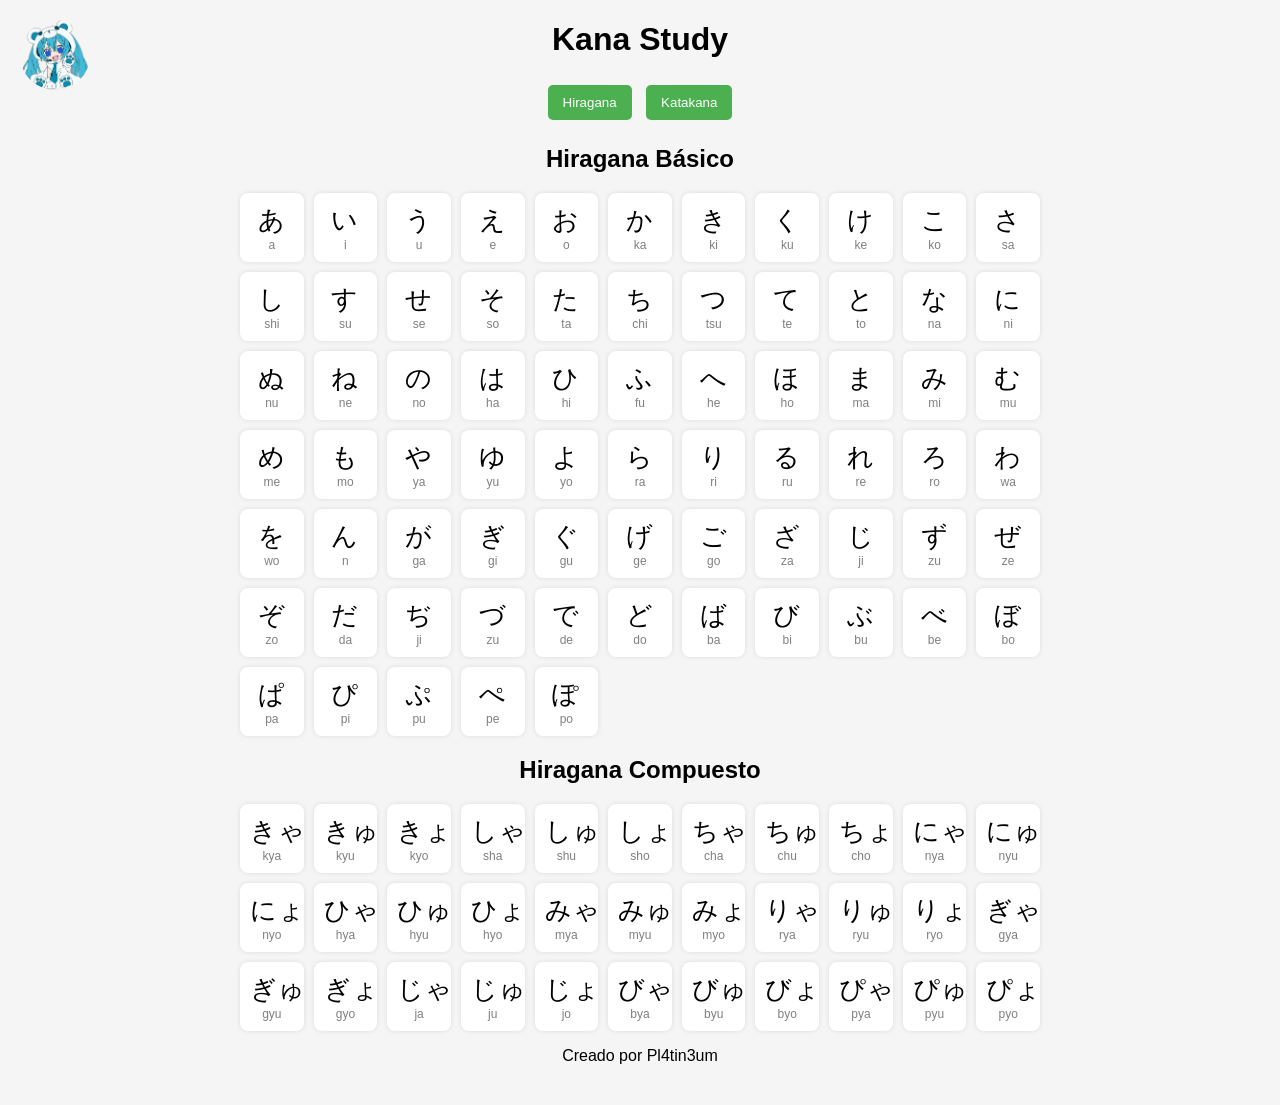
==== caracteres.html @ 804c43b2 "a" ====
<!DOCTYPE html>
<html lang="es">
<head>
<meta charset="UTF-8">
<title>Kana Study</title>
<meta name="viewport" content="width=device-width, initial-scale=1.0">

<style>
    body {
        font-family: Arial, sans-serif;
        text-align: center;
        background: #f5f5f5;
    }

    .menu {
        margin: 20px;
    }
    .menu-btn {
    position: fixed;
    top: 20px;
    left: 20px;
    cursor: pointer;
    z-index: 1000;
}

.menu-btn img {
    width: 70px;
    height: 70px;
    object-fit: cover;
    border-radius: 50%;
    transition: 0.3s; 
}

    button {
        padding: 10px 15px;
        margin: 5px;
        border: none;
        background: #4CAF50;
        color: white;
        cursor: pointer;
        border-radius: 5px;
    }

    button:hover {
        background: #246326;
    }

    .grid {
        display: grid;
        grid-template-columns: repeat(auto-fit, minmax(60px, 1fr));
        gap: 10px;
        max-width: 800px;
        margin: auto;
    }

    .card {
        background: white;
        padding: 10px;
        border-radius: 8px;
        box-shadow: 0 0 5px rgba(0,0,0,0.1);
    }

    .char {
    font-size: 26px;
    letter-spacing: 1px;
    white-space: nowrap; 
}

    .romaji {
        font-size: 12px;
        color: gray;
    }

    .hidden {
        display: none;
    }
</style>
</head>

<body>
    <a href="kanastudy.html" class="menu-btn">
    <img src="src/miku.png" alt="Inicio">
    </a>

<h1>Kana Study</h1>

<div class="menu">
    <button onclick="showSection('hiragana')">Hiragana</button>
    <button onclick="showSection('katakana')">Katakana</button>
</div>


<div id="hiragana">
    <h2>Hiragana Básico</h2>
    <div class="grid" id="hiragana-basic"></div>

    <h2>Hiragana Compuesto</h2>
    <div class="grid" id="hiragana-combo"></div>
</div>


<div id="katakana" class="hidden">
    <h2>Katakana Básico</h2>
    <div class="grid" id="katakana-basic"></div>

    <h2>Katakana Compuesto</h2>
    <div class="grid" id="katakana-combo"></div>

    <h2>Katakana Extendido</h2>
    <div class="grid" id="katakana-extra"></div>
</div>


<script>
function showSection(section) {
    document.querySelectorAll("body > div").forEach(div => {
        if(div.id) div.classList.add("hidden");
    });
    document.getElementById(section).classList.remove("hidden");
}


const hiraganaBasic = [
    ["あ","a"], ["い","i"], ["う","u"], ["え","e"], ["お","o"],
    ["か","ka"], ["き","ki"], ["く","ku"], ["け","ke"], ["こ","ko"],
    ["さ","sa"], ["し","shi"], ["す","su"], ["せ","se"], ["そ","so"],
    ["た","ta"], ["ち","chi"], ["つ","tsu"], ["て","te"], ["と","to"],
    ["な","na"], ["に","ni"], ["ぬ","nu"], ["ね","ne"], ["の","no"],
    ["は","ha"], ["ひ","hi"], ["ふ","fu"], ["へ","he"], ["ほ","ho"],
    ["ま","ma"], ["み","mi"], ["む","mu"], ["め","me"], ["も","mo"],
    ["や","ya"], ["ゆ","yu"], ["よ","yo"],
    ["ら","ra"], ["り","ri"], ["る","ru"], ["れ","re"], ["ろ","ro"],
    ["わ","wa"], ["を","wo"], ["ん","n"],

    ["が","ga"], ["ぎ","gi"], ["ぐ","gu"], ["げ","ge"], ["ご","go"],
    ["ざ","za"], ["じ","ji"], ["ず","zu"], ["ぜ","ze"], ["ぞ","zo"],
    ["だ","da"], ["ぢ","ji"], ["づ","zu"], ["で","de"], ["ど","do"],
    ["ば","ba"], ["び","bi"], ["ぶ","bu"], ["べ","be"], ["ぼ","bo"],
    ["ぱ","pa"], ["ぴ","pi"], ["ぷ","pu"], ["ぺ","pe"], ["ぽ","po"]
];

const hiraganaCombo = [
    ["きゃ","kya"], ["きゅ","kyu"], ["きょ","kyo"],
    ["しゃ","sha"], ["しゅ","shu"], ["しょ","sho"],
    ["ちゃ","cha"], ["ちゅ","chu"], ["ちょ","cho"],
    ["にゃ","nya"], ["にゅ","nyu"], ["にょ","nyo"],
    ["ひゃ","hya"], ["ひゅ","hyu"], ["ひょ","hyo"],
    ["みゃ","mya"], ["みゅ","myu"], ["みょ","myo"],
    ["りゃ","rya"], ["りゅ","ryu"], ["りょ","ryo"],
    ["ぎゃ","gya"], ["ぎゅ","gyu"], ["ぎょ","gyo"],
    ["じゃ","ja"], ["じゅ","ju"], ["じょ","jo"],
    ["びゃ","bya"], ["びゅ","byu"], ["びょ","byo"],
    ["ぴゃ","pya"], ["ぴゅ","pyu"], ["ぴょ","pyo"]
];


const katakanaBasic = [
    ["ア","a"], ["イ","i"], ["ウ","u"], ["エ","e"], ["オ","o"],
    ["カ","ka"], ["キ","ki"], ["ク","ku"], ["ケ","ke"], ["コ","ko"],
    ["サ","sa"], ["シ","shi"], ["ス","su"], ["セ","se"], ["ソ","so"],
    ["タ","ta"], ["チ","chi"], ["ツ","tsu"], ["テ","te"], ["ト","to"],
    ["ナ","na"], ["ニ","ni"], ["ヌ","nu"], ["ネ","ne"], ["ノ","no"],
    ["ハ","ha"], ["ヒ","hi"], ["フ","fu"], ["ヘ","he"], ["ホ","ho"],
    ["マ","ma"], ["ミ","mi"], ["ム","mu"], ["メ","me"], ["モ","mo"],
    ["ヤ","ya"], ["ユ","yu"], ["ヨ","yo"],
    ["ラ","ra"], ["リ","ri"], ["ル","ru"], ["レ","re"], ["ロ","ro"],
    ["ワ","wa"], ["ヲ","wo"], ["ン","n"],

    ["ガ","ga"], ["ギ","gi"], ["グ","gu"], ["ゲ","ge"], ["ゴ","go"],
    ["ザ","za"], ["ジ","ji"], ["ズ","zu"], ["ゼ","ze"], ["ゾ","zo"],
    ["ダ","da"], ["ヂ","ji"], ["ヅ","zu"], ["デ","de"], ["ド","do"],
    ["バ","ba"], ["ビ","bi"], ["ブ","bu"], ["ベ","be"], ["ボ","bo"],
    ["パ","pa"], ["ピ","pi"], ["プ","pu"], ["ペ","pe"], ["ポ","po"]
];


const katakanaCombo = [
    ["キャ","kya"], ["キュ","kyu"], ["キョ","kyo"],
    ["シャ","sha"], ["シュ","shu"], ["ショ","sho"],
    ["チャ","cha"], ["チュ","chu"], ["チョ","cho"],
    ["ニャ","nya"], ["ニュ","nyu"], ["ニョ","nyo"],
    ["ヒャ","hya"], ["ヒュ","hyu"], ["ヒョ","hyo"],
    ["ミャ","mya"], ["ミュ","myu"], ["ミョ","myo"],
    ["リャ","rya"], ["リュ","ryu"], ["リョ","ryo"],
    ["ギャ","gya"], ["ギュ","gyu"], ["ギョ","gyo"],
    ["ジャ","ja"], ["ジュ","ju"], ["ジョ","jo"],
    ["ビャ","bya"], ["ビュ","byu"], ["ビョ","byo"],
    ["ピャ","pya"], ["ピュ","pyu"], ["ピョ","pyo"]
];

const katakanaExtra = [
    ["ファ","fa"], ["フィ","fi"], ["フェ","fe"], ["フォ","fo"],
    ["ティ","ti"], ["トゥ","tu"], ["ディ","di"], ["ドゥ","du"],
    ["シェ","she"], ["ジェ","je"], ["チェ","che"],
    ["ウィ","wi"], ["ウェ","we"], ["ウォ","wo"], ["ヴァ","va"], ["ヴィ","vi"], ["ヴェ","ve"], ["ヴォ","vo"]
];


function render(id, data) {
    const container = document.getElementById(id);
    data.forEach(item => {
        const div = document.createElement("div");
        div.className = "card";
        div.innerHTML = `
            <div class="char">${item[0]}</div>
            <div class="romaji">${item[1]}</div>
        `;
        container.appendChild(div);
    });
}


render("hiragana-basic", hiraganaBasic);
render("hiragana-combo", hiraganaCombo);
render("katakana-basic", katakanaBasic);
render("katakana-combo", katakanaCombo);
render("katakana-extra", katakanaExtra);
</script>

</body>
<footer style="height: 50px;">
    <p>Creado por Pl4tin3um</p>
</footer>

</html>
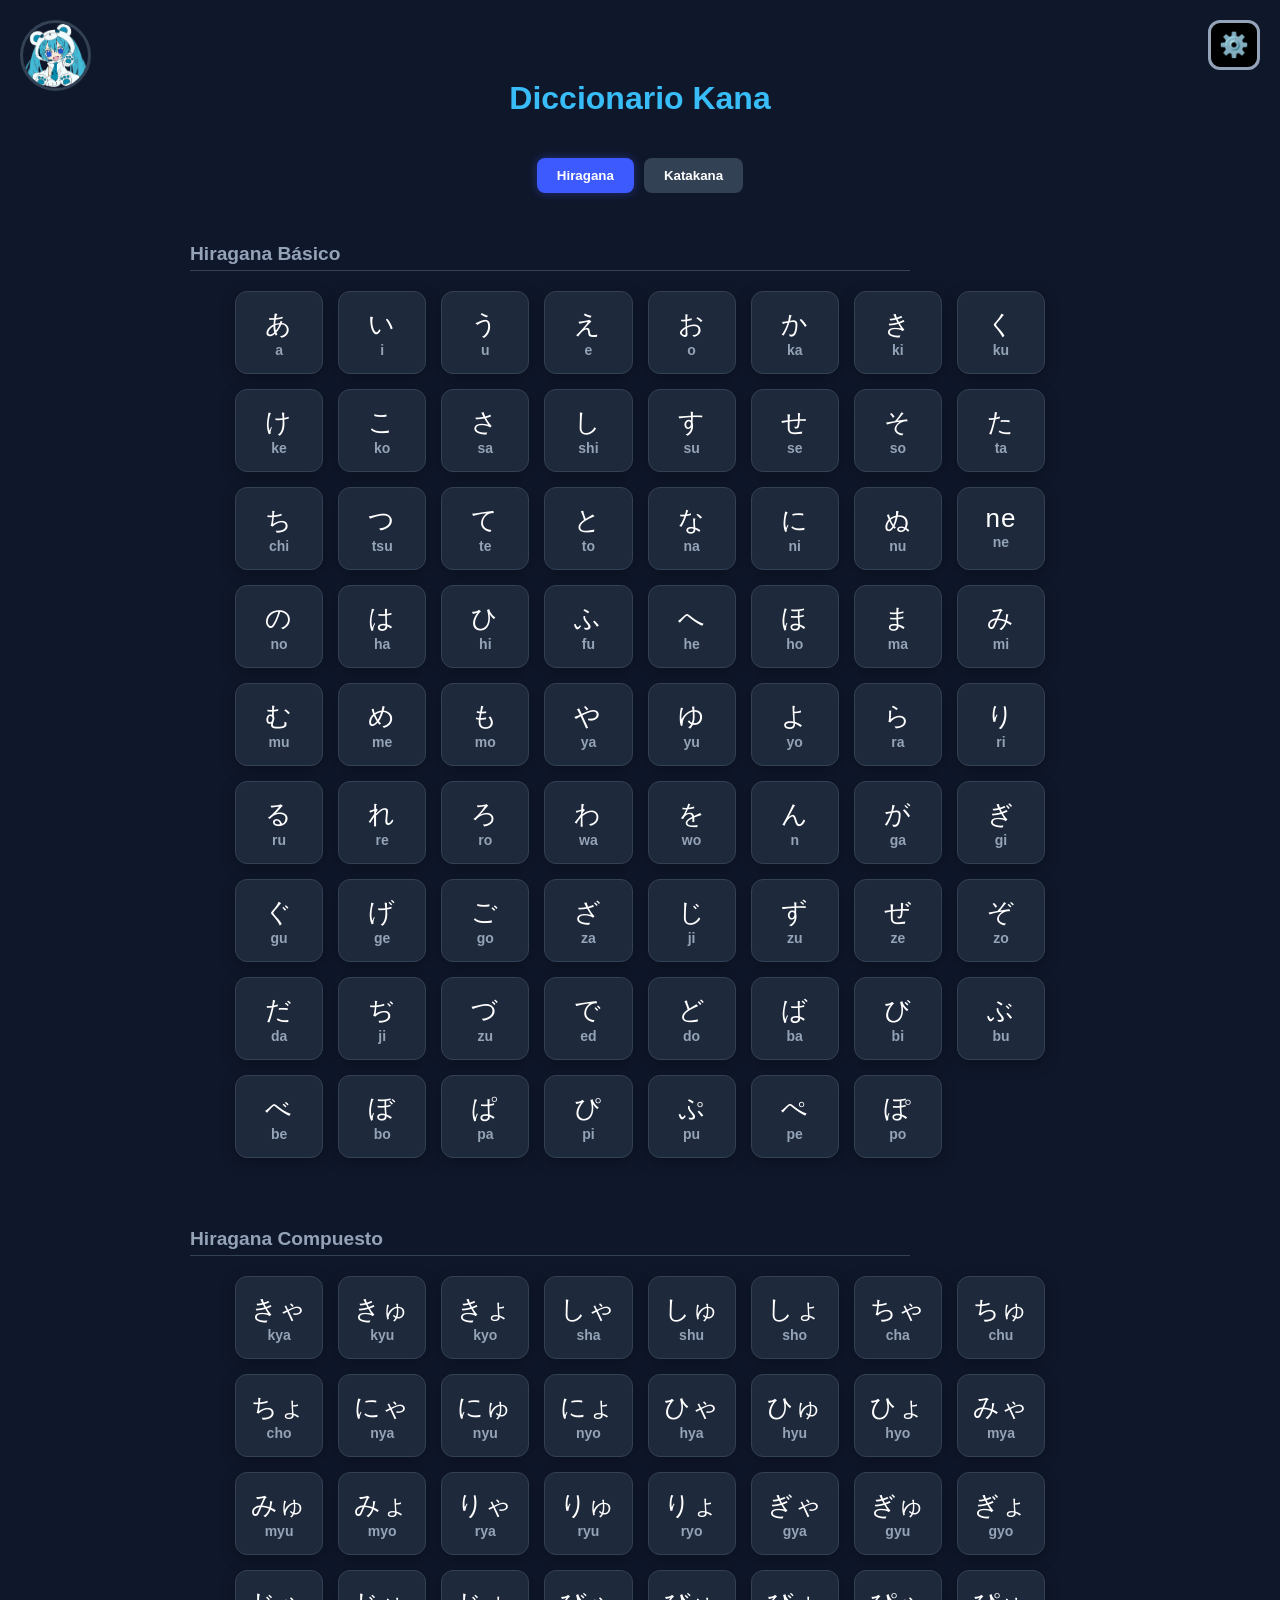
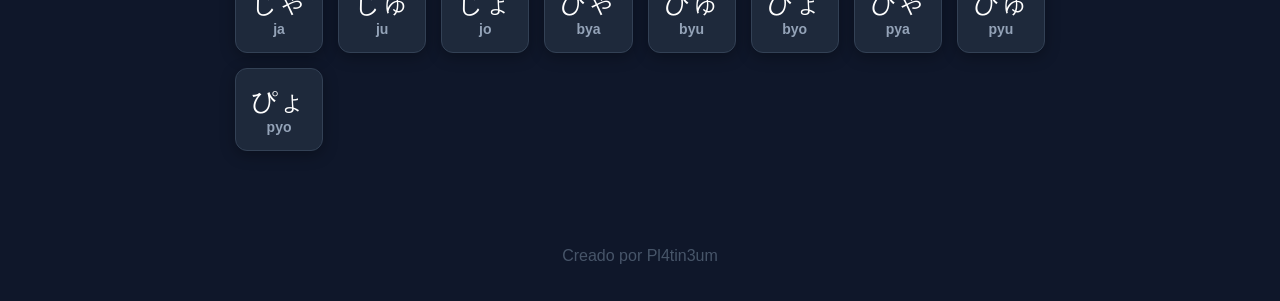
==== commit bfd796b5: "mega update" ====
--- a/caracteres.html
+++ b/caracteres.html
@@ -2,122 +2,194 @@
 <html lang="es">
 <head>
 <meta charset="UTF-8">
-<title>Kana Study</title>
+<title>Kana Study - Diccionario</title>
 <meta name="viewport" content="width=device-width, initial-scale=1.0">
 
 <style>
+    /* --- ESTILO BASE (IGUAL AL DE ESTUDIO) --- */
     body {
-        font-family: Arial, sans-serif;
-        text-align: center;
-        background: #f5f5f5;
-    }
-
-    .menu {
-        margin: 20px;
-    }
-    .menu-btn {
-    position: fixed;
-    top: 20px;
-    left: 20px;
-    cursor: pointer;
-    z-index: 1000;
-}
-
-.menu-btn img {
-    width: 70px;
-    height: 70px;
-    object-fit: cover;
-    border-radius: 50%;
-    transition: 0.3s; 
-}
-
+        font-family: 'Segoe UI', sans-serif;
+        background: #0f172a; /* Fondo oscuro */
+        color: white;
+        margin: 0;
+        min-height: 100vh;
+        display: flex;
+        flex-direction: column;
+        align-items: center;
+        transition: 0.3s;
+    }
+
+    h1 { color: #38bdf8; margin-top: 80px; }
+    h2 { color: #94a3b8; font-size: 1.2rem; margin-top: 30px; border-bottom: 1px solid #334155; padding-bottom: 5px; width: 80%; }
+
+    .menu { margin: 20px; display: flex; gap: 10px; }
+
+    /* --- BOTONES --- */
     button {
-        padding: 10px 15px;
-        margin: 5px;
+        padding: 10px 20px;
         border: none;
-        background: #4CAF50;
+        background: #334155;
         color: white;
         cursor: pointer;
-        border-radius: 5px;
-    }
-
-    button:hover {
-        background: #246326;
-    }
-
+        border-radius: 8px;
+        font-weight: bold;
+        transition: 0.3s;
+    }
+
+    button:hover { background: #3d5afe; }
+    button.active { background: #3d5afe; box-shadow: 0 0 10px rgba(61, 90, 254, 0.4); }
+
+    /* --- GRID Y CARDS --- */
     .grid {
         display: grid;
-        grid-template-columns: repeat(auto-fit, minmax(60px, 1fr));
-        gap: 10px;
-        max-width: 800px;
-        margin: auto;
+        grid-template-columns: repeat(auto-fit, minmax(80px, 1fr));
+        gap: 15px;
+        max-width: 900px;
+        width: 90%;
+        margin: 20px auto;
+        padding-bottom: 40px;
     }
 
     .card {
-        background: white;
-        padding: 10px;
-        border-radius: 8px;
-        box-shadow: 0 0 5px rgba(0,0,0,0.1);
+        background: #1e293b;
+        padding: 15px;
+        border-radius: 12px;
+        box-shadow: 0 4px 15px rgba(0,0,0,0.3);
+        text-align: center;
+        border: 1px solid #334155;
+        transition: 0.3s;
+    }
+
+    .card:hover {
+        transform: translateY(-5px);
+        border-color: #38bdf8;
     }
 
     .char {
-    font-size: 26px;
+    font-size: 26px; /* O el tamaño que tengas */
     letter-spacing: 1px;
     white-space: nowrap; 
 }
 
     .romaji {
-        font-size: 12px;
-        color: gray;
-    }
-
-    .hidden {
-        display: none;
-    }
+        font-size: 14px;
+        color: #94a3b8;
+        font-weight: bold;
+    }
+
+    /* --- NAVEGACIÓN Y SETTINGS --- */
+    .menu-btn { position: fixed; top: 20px; left: 20px; z-index: 1000; }
+    .menu-btn img { width: 65px; height: 65px; border-radius: 50%; transition: 0.3s; border: 3px solid #334155; }
+    .menu-btn img:hover { transform: scale(1.1); border-color: #3d5afe; }
+
+    .settings-btn {
+        position: fixed; top: 20px; right: 20px; font-size: 24px; padding: 8px;
+        background: #000; border-radius: 12px; border: 3px solid #94a3b8;
+        cursor: pointer; z-index: 1000; transition: 0.3s;
+    }
+
+    .settings-panel {
+        position: fixed; right: -350px; top: 0; width: 260px; height: 100%;
+        background: #1e293b; padding: 25px; transition: 0.4s cubic-bezier(0.4, 0, 0.2, 1);
+        z-index: 500; border-left: 1px solid #334155;
+    }
+    .settings-panel.open { right: 0; box-shadow: -10px 0 50px rgba(0,0,0,0.6); }
+
+    .hidden { display: none !important; }
+
+    /* ================================================================
+       SECCIÓN TEMÁTICA (PARA PONER TUS IMÁGENES)
+       ================================================================ */
+
+    body.thematic {
+
+        background-image: url('src/backgroundVerCaracteres.jpg');
+        background-color: #222; /* Color de respaldo */
+        background-size: cover;
+        background-position: center;
+        background-attachment: fixed;
+    }
+
+    body.thematic .card {
+        background: #ffffff; 
+        border: 2px solid #000;
+    }
+
+    body.thematic .char { color: #000; }
+    body.thematic .romaji { color: #555; }
+    body.thematic h1, body.thematic h2 { color: #ffffff; text-shadow: 2px 2px 4px #000; }
+
+    body.thematic .settings-panel {
+        /* IMAGEN DEL PANEL LATERAL */
+        background-image: url('src/thematicRightSidebar.png');
+        background-color: #1a1a1a;
+        background-size: cover;
+    }
+
 </style>
 </head>
 
-<body>
+<body class="light"> <!-- Clase por defecto -->
+
     <a href="kanastudy.html" class="menu-btn">
-    <img src="src/miku.png" alt="Inicio">
+        <img src="src/miku.png" alt="Estudio">
     </a>
 
-<h1>Kana Study</h1>
-
-<div class="menu">
-    <button onclick="showSection('hiragana')">Hiragana</button>
-    <button onclick="showSection('katakana')">Katakana</button>
-</div>
-
-
-<div id="hiragana">
-    <h2>Hiragana Básico</h2>
-    <div class="grid" id="hiragana-basic"></div>
-
-    <h2>Hiragana Compuesto</h2>
-    <div class="grid" id="hiragana-combo"></div>
-</div>
-
-
-<div id="katakana" class="hidden">
-    <h2>Katakana Básico</h2>
-    <div class="grid" id="katakana-basic"></div>
-
-    <h2>Katakana Compuesto</h2>
-    <div class="grid" id="katakana-combo"></div>
-
-    <h2>Katakana Extendido</h2>
-    <div class="grid" id="katakana-extra"></div>
-</div>
-
+    <div class="settings-btn" onclick="toggleSettings()">⚙️</div>
+
+    <div class="settings-panel" id="settingsPanel">
+        <h3>Themes</h3>
+        <button onclick="setTheme('light')">Default Dark</button>
+        <button onclick="setTheme('thematic')">Thematic</button>
+        
+        <h3>Language</h3>
+        <select id="languageSelect" onchange="setLanguage(this.value)" style="width: 100%; padding: 8px; border-radius: 5px;">
+            <option value="es">Español</option>
+            <option value="en">English</option>
+            <option value="ja">にほん</option>
+        </select>
+    </div>
+
+    <h1>Diccionario Kana</h1>
+
+    <div class="menu">
+        <button id="btn-hiragana" class="active" onclick="showSection('hiragana')">Hiragana</button>
+        <button id="btn-katakana" onclick="showSection('katakana')">Katakana</button>
+    </div>
+
+    <!-- SECCIÓN HIRAGANA -->
+    <div id="hiragana">
+        <h2>Hiragana Básico</h2>
+        <div class="grid" id="hiragana-basic"></div>
+        <h2>Hiragana Compuesto</h2>
+        <div class="grid" id="hiragana-combo"></div>
+    </div>
+
+    <!-- SECCIÓN KATAKANA -->
+    <div id="katakana" class="hidden">
+        <h2>Katakana Básico</h2>
+        <div class="grid" id="katakana-basic"></div>
+        <h2>Katakana Compuesto</h2>
+        <div class="grid" id="katakana-combo"></div>
+        <h2>Katakana Extendido</h2>
+        <div class="grid" id="katakana-extra"></div>
+    </div>
+
+    <footer style="margin-top: auto; padding: 20px; color: #475569;">
+        <p>Creado por Pl4tin3um</p>
+    </footer>
 
 <script>
-function showSection(section) {
-    document.querySelectorAll("body > div").forEach(div => {
-        if(div.id) div.classList.add("hidden");
-    });
-    document.getElementById(section).classList.remove("hidden");
-}
+    // --- LÓGICA DE SECCIONES ---
+    function showSection(section) {
+        document.getElementById("hiragana").classList.add("hidden");
+        document.getElementById("katakana").classList.add("hidden");
+        document.getElementById("btn-hiragana").classList.remove("active");
+        document.getElementById("btn-katakana").classList.remove("active");
+
+        document.getElementById(section).classList.remove("hidden");
+        document.getElementById("btn-" + section).classList.add("active");
+    }
 
 
 const hiraganaBasic = [
@@ -125,7 +197,7 @@
     ["か","ka"], ["き","ki"], ["く","ku"], ["け","ke"], ["こ","ko"],
     ["さ","sa"], ["し","shi"], ["す","su"], ["せ","se"], ["そ","so"],
     ["た","ta"], ["ち","chi"], ["つ","tsu"], ["て","te"], ["と","to"],
-    ["な","na"], ["に","ni"], ["ぬ","nu"], ["ね","ne"], ["の","no"],
+    ["な","na"], ["に","ni"], ["ぬ","nu"], ["ne","ne"], ["の","no"],
     ["は","ha"], ["ひ","hi"], ["ふ","fu"], ["へ","he"], ["ほ","ho"],
     ["ま","ma"], ["み","mi"], ["む","mu"], ["め","me"], ["も","mo"],
     ["や","ya"], ["ゆ","yu"], ["よ","yo"],
@@ -134,7 +206,7 @@
 
     ["が","ga"], ["ぎ","gi"], ["ぐ","gu"], ["げ","ge"], ["ご","go"],
     ["ざ","za"], ["じ","ji"], ["ず","zu"], ["ぜ","ze"], ["ぞ","zo"],
-    ["だ","da"], ["ぢ","ji"], ["づ","zu"], ["で","de"], ["ど","do"],
+    ["だ","da"], ["ぢ","ji"], ["づ","zu"], ["で","ed"], ["ど","do"],
     ["ば","ba"], ["び","bi"], ["ぶ","bu"], ["べ","be"], ["ぼ","bo"],
     ["ぱ","pa"], ["ぴ","pi"], ["ぷ","pu"], ["ぺ","pe"], ["ぽ","po"]
 ];
@@ -153,7 +225,6 @@
     ["ぴゃ","pya"], ["ぴゅ","pyu"], ["ぴょ","pyo"]
 ];
 
-
 const katakanaBasic = [
     ["ア","a"], ["イ","i"], ["ウ","u"], ["エ","e"], ["オ","o"],
     ["カ","ka"], ["キ","ki"], ["ク","ku"], ["ケ","ke"], ["コ","ko"],
@@ -172,7 +243,6 @@
     ["バ","ba"], ["ビ","bi"], ["ブ","bu"], ["ベ","be"], ["ボ","bo"],
     ["パ","pa"], ["ピ","pi"], ["プ","pu"], ["ペ","pe"], ["ポ","po"]
 ];
-
 
 const katakanaCombo = [
     ["キャ","kya"], ["キュ","kyu"], ["キョ","kyo"],
@@ -190,36 +260,41 @@
 
 const katakanaExtra = [
     ["ファ","fa"], ["フィ","fi"], ["フェ","fe"], ["フォ","fo"],
-    ["ティ","ti"], ["トゥ","tu"], ["ディ","di"], ["ドゥ","du"],
-    ["シェ","she"], ["ジェ","je"], ["チェ","che"],
-    ["ウィ","wi"], ["ウェ","we"], ["ウォ","wo"], ["ヴァ","va"], ["ヴィ","vi"], ["ヴェ","ve"], ["ヴォ","vo"]
-];
-
-
-function render(id, data) {
-    const container = document.getElementById(id);
-    data.forEach(item => {
-        const div = document.createElement("div");
-        div.className = "card";
-        div.innerHTML = `
-            <div class="char">${item[0]}</div>
-            <div class="romaji">${item[1]}</div>
-        `;
-        container.appendChild(div);
+    ["ウィ","wi"], ["ウェ","we"], ["ウォ","wo"], ["ヴァ","va"],
+    ["ヴィ","vi"], ["ヴェ","ve"], ["ヴォ","vo"], ["シェ","she"],
+    ["ジェ","je"], ["チェ","che"], ["ティ","ti"], ["トゥ","tu"],
+    ["ディ","di"], ["ドゥ","du"], ["ツァ","tsa"], ["ツェ","tse"], ["ツォ","tso"]
+];
+
+    function render(id, data) {
+        const container = document.getElementById(id);
+        data.forEach(item => {
+            const div = document.createElement("div");
+            div.className = "card";
+            div.innerHTML = `<div class="char">${item[0]}</div><div class="romaji">${item[1]}</div>`;
+            container.appendChild(div);
+        });
+    }
+
+    render("hiragana-basic", hiraganaBasic);
+    render("hiragana-combo", hiraganaCombo);
+    render("katakana-basic", katakanaBasic);
+    render("katakana-combo", katakanaCombo);
+    render("katakana-extra", katakanaExtra);
+
+    // --- SETTINGS Y TEMAS ---
+    function toggleSettings() { document.getElementById("settingsPanel").classList.toggle("open"); }
+
+    function setTheme(theme) {
+        document.body.className = theme;
+        localStorage.setItem('selectedTheme', theme);
+    }
+
+    document.addEventListener("DOMContentLoaded", () => {
+        const savedTheme = localStorage.getItem('selectedTheme') || 'light';
+        setTheme(savedTheme);
     });
-}
-
-
-render("hiragana-basic", hiraganaBasic);
-render("hiragana-combo", hiraganaCombo);
-render("katakana-basic", katakanaBasic);
-render("katakana-combo", katakanaCombo);
-render("katakana-extra", katakanaExtra);
 </script>
 
 </body>
-<footer style="height: 50px;">
-    <p>Creado por Pl4tin3um</p>
-</footer>
-
 </html>
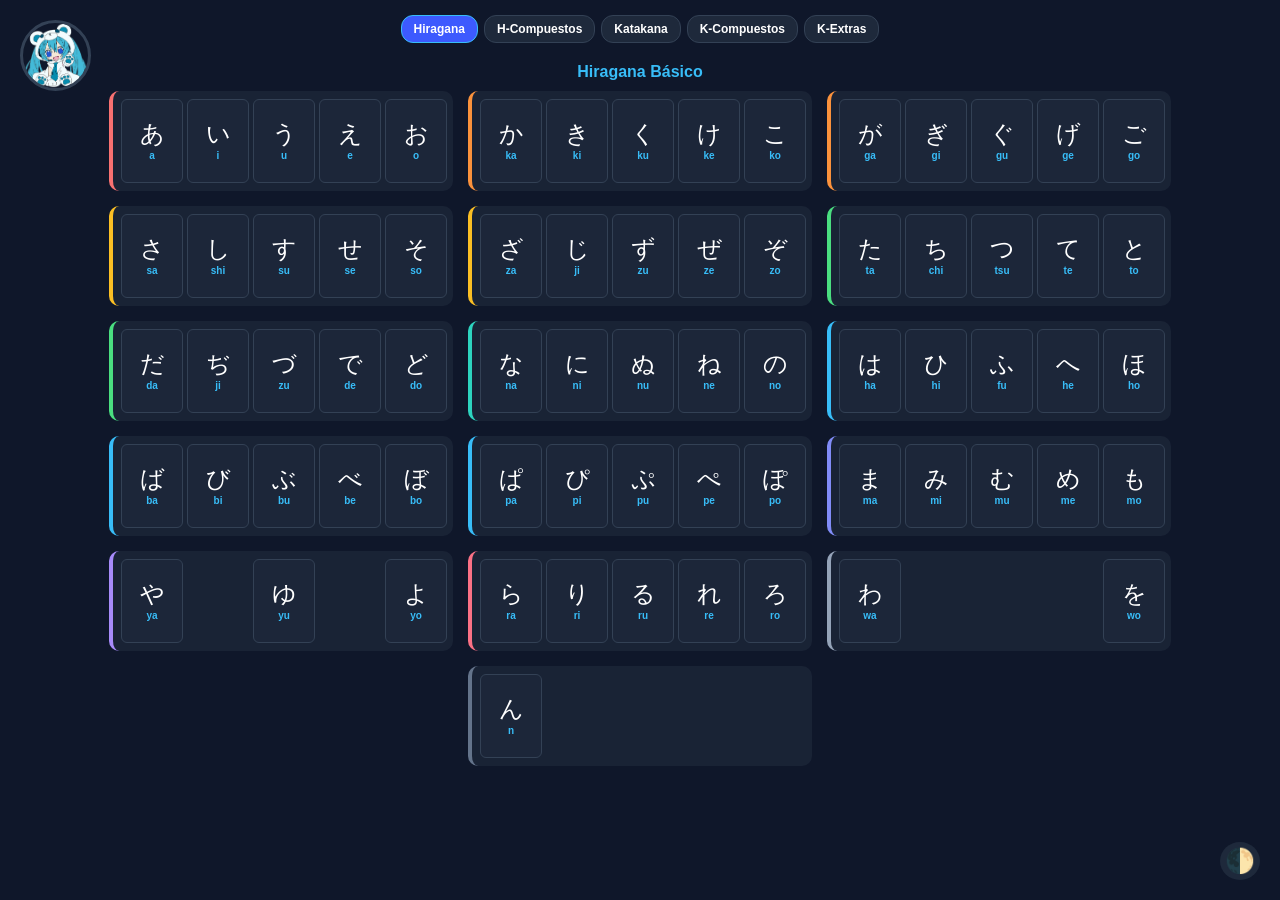
==== commit 2b7088b8: "sdfcgvhbjkl" ====
--- a/caracteres.html
+++ b/caracteres.html
@@ -2,299 +2,285 @@
 <html lang="es">
 <head>
 <meta charset="UTF-8">
-<title>Kana Study - Diccionario</title>
+<title>Kana Study - Compacto Multi-Columna</title>
 <meta name="viewport" content="width=device-width, initial-scale=1.0">
 
 <style>
-    /* --- ESTILO BASE (IGUAL AL DE ESTUDIO) --- */
+    :root {
+        --color-bg: #0f172a;
+        --color-card-bg: rgba(30, 41, 59, 0.7);
+        --color-char: #ffffff;
+        --color-romaji: #38bdf8;
+        --border-color: #334155;
+    }
+
+    body.thematic {
+        --color-bg: #222;
+        --color-card-bg: rgba(248, 246, 232, 0.95);
+        --color-char: #000;
+        --color-romaji: #555;
+        --border-color: #000;
+        background-image: url('src/backgroundVerCaracteres.jpg');
+        background-size: cover;
+        background-position: center;
+        background-attachment: fixed;
+    }
+
     body {
-        font-family: 'Segoe UI', sans-serif;
-        background: #0f172a; /* Fondo oscuro */
-        color: white;
+        font-family: 'Segoe UI', "Yu Gothic", sans-serif;
+        background-color: var(--color-bg);
         margin: 0;
-        min-height: 100vh;
         display: flex;
         flex-direction: column;
         align-items: center;
-        transition: 0.3s;
-    }
-
-    h1 { color: #38bdf8; margin-top: 80px; }
-    h2 { color: #94a3b8; font-size: 1.2rem; margin-top: 30px; border-bottom: 1px solid #334155; padding-bottom: 5px; width: 80%; }
-
-    .menu { margin: 20px; display: flex; gap: 10px; }
-
-    /* --- BOTONES --- */
+        padding: 5px;
+    }
+
+    /* Navegación Fija */
+    .menu { 
+        display: flex; 
+        flex-wrap: wrap; 
+        gap: 6px; 
+        justify-content: center; 
+        padding: 10px 0;
+        position: sticky;
+        top: 0;
+        z-index: 100;
+        background: var(--color-bg);
+        width: 100%;
+    }
+
     button {
-        padding: 10px 20px;
+        padding: 6px 12px;
         border: none;
-        background: #334155;
+        background: #1e293b;
         color: white;
         cursor: pointer;
-        border-radius: 8px;
+        border-radius: 12px;
         font-weight: bold;
-        transition: 0.3s;
-    }
-
-    button:hover { background: #3d5afe; }
-    button.active { background: #3d5afe; box-shadow: 0 0 10px rgba(61, 90, 254, 0.4); }
-
-    /* --- GRID Y CARDS --- */
-    .grid {
+        font-size: 12px;
+        border: 1px solid #334155;
+    }
+
+    button.active { 
+        background: #3d5afe; 
+        border-color: #38bdf8;
+    }
+
+    h2 { 
+        color: var(--color-romaji); 
+        font-size: 1rem; 
+        margin: 10px 0; 
+        text-align: center;
+        width: 100%;
+    }
+
+    /* --- CONTENEDOR MULTI-COLUMNA --- */
+    .grid-wrapper {
+        display: flex;
+        flex-wrap: wrap; /* Esto permite que se pongan uno al lado del otro */
+        gap: 15px;
+        justify-content: center;
+        max-width: 1200px;
+        width: 100%;
+    }
+
+    .group-row {
         display: grid;
-        grid-template-columns: repeat(auto-fit, minmax(80px, 1fr));
-        gap: 15px;
-        max-width: 900px;
-        width: 90%;
-        margin: 20px auto;
-        padding-bottom: 40px;
+        grid-template-columns: repeat(5, 60px); 
+        gap: 6px;
+        background-color: var(--color-card-bg);
+        padding: 8px;
+        border-radius: 10px;
+        border-left: 4px solid #38bdf8;
+        height: fit-content;
     }
 
     .card {
-        background: #1e293b;
-        padding: 15px;
-        border-radius: 12px;
-        box-shadow: 0 4px 15px rgba(0,0,0,0.3);
+        background-color: var(--color-card-bg);
+        padding: 6px 0;
+        border-radius: 6px;
         text-align: center;
-        border: 1px solid #334155;
-        transition: 0.3s;
-    }
-
-    .card:hover {
-        transform: translateY(-5px);
-        border-color: #38bdf8;
-    }
-
-    .char {
-    font-size: 26px; /* O el tamaño que tengas */
-    letter-spacing: 1px;
-    white-space: nowrap; 
+        border: 1px solid var(--border-color);
+        width: 60px;
+        height: 70px;
+        display: flex;
+        flex-direction: column;
+        justify-content: center;
+    }
+    .menu-btn {
+    position: fixed;
+    top: 20px;
+    left: 20px;
+    z-index: 1000;
 }
 
-    .romaji {
-        font-size: 14px;
-        color: #94a3b8;
-        font-weight: bold;
-    }
-
-    /* --- NAVEGACIÓN Y SETTINGS --- */
-    .menu-btn { position: fixed; top: 20px; left: 20px; z-index: 1000; }
-    .menu-btn img { width: 65px; height: 65px; border-radius: 50%; transition: 0.3s; border: 3px solid #334155; }
-    .menu-btn img:hover { transform: scale(1.1); border-color: #3d5afe; }
-
-    .settings-btn {
-        position: fixed; top: 20px; right: 20px; font-size: 24px; padding: 8px;
-        background: #000; border-radius: 12px; border: 3px solid #94a3b8;
-        cursor: pointer; z-index: 1000; transition: 0.3s;
-    }
-
-    .settings-panel {
-        position: fixed; right: -350px; top: 0; width: 260px; height: 100%;
-        background: #1e293b; padding: 25px; transition: 0.4s cubic-bezier(0.4, 0, 0.2, 1);
-        z-index: 500; border-left: 1px solid #334155;
-    }
-    .settings-panel.open { right: 0; box-shadow: -10px 0 50px rgba(0,0,0,0.6); }
-
+.menu-btn img {
+    width: 65px;
+    height: 65px;
+    border-radius: 50%;
+    transition: 0.3s;
+    border: 3px solid #334155;
+}
+
+
+    .card.empty { visibility: hidden; }
+
+    .char { font-size: 24px; color: var(--color-char); line-height: 1; }
+    .romaji { font-size: 10px; color: var(--color-romaji); font-weight: bold; margin-top: 4px; }
+
+    .settings-btn { position: fixed; bottom: 20px; right: 20px; cursor: pointer; z-index: 1000; font-size: 24px; background: #1e293b; border-radius: 50%; padding: 5px; }
     .hidden { display: none !important; }
-
-    /* ================================================================
-       SECCIÓN TEMÁTICA (PARA PONER TUS IMÁGENES)
-       ================================================================ */
-
-    body.thematic {
-
-        background-image: url('src/backgroundVerCaracteres.jpg');
-        background-color: #222; /* Color de respaldo */
-        background-size: cover;
-        background-position: center;
-        background-attachment: fixed;
-    }
-
-    body.thematic .card {
-        background: #ffffff; 
-        border: 2px solid #000;
-    }
-
-    body.thematic .char { color: #000; }
-    body.thematic .romaji { color: #555; }
-    body.thematic h1, body.thematic h2 { color: #ffffff; text-shadow: 2px 2px 4px #000; }
-
-    body.thematic .settings-panel {
-        /* IMAGEN DEL PANEL LATERAL */
-        background-image: url('src/thematicRightSidebar.png');
-        background-color: #1a1a1a;
-        background-size: cover;
-    }
 
 </style>
 </head>
-
-<body class="light"> <!-- Clase por defecto -->
-
+<body>
     <a href="kanastudy.html" class="menu-btn">
-        <img src="src/miku.png" alt="Estudio">
+    <img src="src/miku.png" alt="Inicio">
     </a>
 
-    <div class="settings-btn" onclick="toggleSettings()">⚙️</div>
-
-    <div class="settings-panel" id="settingsPanel">
-        <h3>Themes</h3>
-        <button onclick="setTheme('light')">Default Dark</button>
-        <button onclick="setTheme('thematic')">Thematic</button>
-        
-        <h3>Language</h3>
-        <select id="languageSelect" onchange="setLanguage(this.value)" style="width: 100%; padding: 8px; border-radius: 5px;">
-            <option value="es">Español</option>
-            <option value="en">English</option>
-            <option value="ja">にほん</option>
-        </select>
-    </div>
-
-    <h1>Diccionario Kana</h1>
+    <div class="settings-btn" onclick="document.body.classList.toggle('thematic')">🌓</div>
 
     <div class="menu">
-        <button id="btn-hiragana" class="active" onclick="showSection('hiragana')">Hiragana</button>
-        <button id="btn-katakana" onclick="showSection('katakana')">Katakana</button>
-    </div>
-
-    <!-- SECCIÓN HIRAGANA -->
-    <div id="hiragana">
+        <button id="btn-h-basic" class="active" onclick="showSection('h-basic')">Hiragana</button>
+        <button id="btn-h-combo" onclick="showSection('h-combo')">H-Compuestos</button>
+        <button id="btn-k-basic" onclick="showSection('k-basic')">Katakana</button>
+        <button id="btn-k-combo" onclick="showSection('k-combo')">K-Compuestos</button>
+        <button id="btn-k-extra" onclick="showSection('k-extra')">K-Extras</button>
+    </div>
+
+    <!-- SECCIONES -->
+    <div id="h-basic" class="section-container">
         <h2>Hiragana Básico</h2>
-        <div class="grid" id="hiragana-basic"></div>
+        <div id="grid-h-basic" class="grid-wrapper"></div>
+    </div>
+
+    <div id="h-combo" class="section-container hidden">
         <h2>Hiragana Compuesto</h2>
-        <div class="grid" id="hiragana-combo"></div>
-    </div>
-
-    <!-- SECCIÓN KATAKANA -->
-    <div id="katakana" class="hidden">
+        <div id="grid-h-combo" class="grid-wrapper"></div>
+    </div>
+
+    <div id="k-basic" class="section-container hidden">
         <h2>Katakana Básico</h2>
-        <div class="grid" id="katakana-basic"></div>
+        <div id="grid-k-basic" class="grid-wrapper"></div>
+    </div>
+
+    <div id="k-combo" class="section-container hidden">
         <h2>Katakana Compuesto</h2>
-        <div class="grid" id="katakana-combo"></div>
-        <h2>Katakana Extendido</h2>
-        <div class="grid" id="katakana-extra"></div>
-    </div>
-
-    <footer style="margin-top: auto; padding: 20px; color: #475569;">
-        <p>Creado por Pl4tin3um</p>
-    </footer>
+        <div id="grid-k-combo" class="grid-wrapper"></div>
+    </div>
+
+    <div id="k-extra" class="section-container hidden">
+        <h2>Katakana Extras</h2>
+        <div id="grid-k-extra" class="grid-wrapper"></div>
+    </div>
 
 <script>
-    // --- LÓGICA DE SECCIONES ---
-    function showSection(section) {
-        document.getElementById("hiragana").classList.add("hidden");
-        document.getElementById("katakana").classList.add("hidden");
-        document.getElementById("btn-hiragana").classList.remove("active");
-        document.getElementById("btn-katakana").classList.remove("active");
-
-        document.getElementById(section).classList.remove("hidden");
-        document.getElementById("btn-" + section).classList.add("active");
-    }
-
-
-const hiraganaBasic = [
-    ["あ","a"], ["い","i"], ["う","u"], ["え","e"], ["お","o"],
-    ["か","ka"], ["き","ki"], ["く","ku"], ["け","ke"], ["こ","ko"],
-    ["さ","sa"], ["し","shi"], ["す","su"], ["せ","se"], ["そ","so"],
-    ["た","ta"], ["ち","chi"], ["つ","tsu"], ["て","te"], ["と","to"],
-    ["な","na"], ["に","ni"], ["ぬ","nu"], ["ne","ne"], ["の","no"],
-    ["は","ha"], ["ひ","hi"], ["ふ","fu"], ["へ","he"], ["ほ","ho"],
-    ["ま","ma"], ["み","mi"], ["む","mu"], ["め","me"], ["も","mo"],
-    ["や","ya"], ["ゆ","yu"], ["よ","yo"],
-    ["ら","ra"], ["り","ri"], ["る","ru"], ["れ","re"], ["ろ","ro"],
-    ["わ","wa"], ["を","wo"], ["ん","n"],
-
-    ["が","ga"], ["ぎ","gi"], ["ぐ","gu"], ["げ","ge"], ["ご","go"],
-    ["ざ","za"], ["じ","ji"], ["ず","zu"], ["ぜ","ze"], ["ぞ","zo"],
-    ["だ","da"], ["ぢ","ji"], ["づ","zu"], ["で","ed"], ["ど","do"],
-    ["ば","ba"], ["び","bi"], ["ぶ","bu"], ["べ","be"], ["ぼ","bo"],
-    ["ぱ","pa"], ["ぴ","pi"], ["ぷ","pu"], ["ぺ","pe"], ["ぽ","po"]
-];
-
-const hiraganaCombo = [
-    ["きゃ","kya"], ["きゅ","kyu"], ["きょ","kyo"],
-    ["しゃ","sha"], ["しゅ","shu"], ["しょ","sho"],
-    ["ちゃ","cha"], ["ちゅ","chu"], ["ちょ","cho"],
-    ["にゃ","nya"], ["にゅ","nyu"], ["にょ","nyo"],
-    ["ひゃ","hya"], ["ひゅ","hyu"], ["ひょ","hyo"],
-    ["みゃ","mya"], ["みゅ","myu"], ["みょ","myo"],
-    ["りゃ","rya"], ["りゅ","ryu"], ["りょ","ryo"],
-    ["ぎゃ","gya"], ["ぎゅ","gyu"], ["ぎょ","gyo"],
-    ["じゃ","ja"], ["じゅ","ju"], ["じょ","jo"],
-    ["びゃ","bya"], ["びゅ","byu"], ["びょ","byo"],
-    ["ぴゃ","pya"], ["ぴゅ","pyu"], ["ぴょ","pyo"]
-];
-
-const katakanaBasic = [
-    ["ア","a"], ["イ","i"], ["ウ","u"], ["エ","e"], ["オ","o"],
-    ["カ","ka"], ["キ","ki"], ["ク","ku"], ["ケ","ke"], ["コ","ko"],
-    ["サ","sa"], ["シ","shi"], ["ス","su"], ["セ","se"], ["ソ","so"],
-    ["タ","ta"], ["チ","chi"], ["ツ","tsu"], ["テ","te"], ["ト","to"],
-    ["ナ","na"], ["ニ","ni"], ["ヌ","nu"], ["ネ","ne"], ["ノ","no"],
-    ["ハ","ha"], ["ヒ","hi"], ["フ","fu"], ["ヘ","he"], ["ホ","ho"],
-    ["マ","ma"], ["ミ","mi"], ["ム","mu"], ["メ","me"], ["モ","mo"],
-    ["ヤ","ya"], ["ユ","yu"], ["ヨ","yo"],
-    ["ラ","ra"], ["リ","ri"], ["ル","ru"], ["レ","re"], ["ロ","ro"],
-    ["ワ","wa"], ["ヲ","wo"], ["ン","n"],
-
-    ["ガ","ga"], ["ギ","gi"], ["グ","gu"], ["ゲ","ge"], ["ゴ","go"],
-    ["ザ","za"], ["ジ","ji"], ["ズ","zu"], ["ゼ","ze"], ["ゾ","zo"],
-    ["ダ","da"], ["ヂ","ji"], ["ヅ","zu"], ["デ","de"], ["ド","do"],
-    ["バ","ba"], ["ビ","bi"], ["ブ","bu"], ["ベ","be"], ["ボ","bo"],
-    ["パ","pa"], ["ピ","pi"], ["プ","pu"], ["ペ","pe"], ["ポ","po"]
-];
-
-const katakanaCombo = [
-    ["キャ","kya"], ["キュ","kyu"], ["キョ","kyo"],
-    ["シャ","sha"], ["シュ","shu"], ["ショ","sho"],
-    ["チャ","cha"], ["チュ","chu"], ["チョ","cho"],
-    ["ニャ","nya"], ["ニュ","nyu"], ["ニョ","nyo"],
-    ["ヒャ","hya"], ["ヒュ","hyu"], ["ヒョ","hyo"],
-    ["ミャ","mya"], ["ミュ","myu"], ["ミョ","myo"],
-    ["リャ","rya"], ["リュ","ryu"], ["リョ","ryo"],
-    ["ギャ","gya"], ["ギュ","gyu"], ["ギョ","gyo"],
-    ["ジャ","ja"], ["ジュ","ju"], ["ジョ","jo"],
-    ["ビャ","bya"], ["ビュ","byu"], ["ビョ","byo"],
-    ["ピャ","pya"], ["ピュ","pyu"], ["ピョ","pyo"]
-];
-
-const katakanaExtra = [
-    ["ファ","fa"], ["フィ","fi"], ["フェ","fe"], ["フォ","fo"],
-    ["ウィ","wi"], ["ウェ","we"], ["ウォ","wo"], ["ヴァ","va"],
-    ["ヴィ","vi"], ["ヴェ","ve"], ["ヴォ","vo"], ["シェ","she"],
-    ["ジェ","je"], ["チェ","che"], ["ティ","ti"], ["トゥ","tu"],
-    ["ディ","di"], ["ドゥ","du"], ["ツァ","tsa"], ["ツェ","tse"], ["ツォ","tso"]
-];
-
-    function render(id, data) {
+   const data = {
+    hBasic: [
+        {c:"#f87171", s:[["あ","a"],["い","i"],["う","u"],["え","e"],["お","o"]]}, // Vocales
+        {c:"#fb923c", s:[["か","ka"],["き","ki"],["く","ku"],["け","ke"],["こ","ko"]]}, // K
+        {c:"#fb923c", s:[["が","ga"],["ぎ","gi"],["ぐ","gu"],["げ","ge"],["ご","go"]]}, // G (Dakuten)
+        {c:"#fbbf24", s:[["さ","sa"],["し","shi"],["す","su"],["せ","se"],["そ","so"]]}, // S
+        {c:"#fbbf24", s:[["ざ","za"],["じ","ji"],["ず","zu"],["ぜ","ze"],["ぞ","zo"]]}, // Z/J
+        {c:"#4ade80", s:[["た","ta"],["ち","chi"],["つ","tsu"],["て","te"],["と","to"]]}, // T
+        {c:"#4ade80", s:[["だ","da"],["ぢ","ji"],["づ","zu"],["で","de"],["ど","do"]]}, // D
+        {c:"#2dd4bf", s:[["な","na"],["に","ni"],["ぬ","nu"],["ね","ne"],["の","no"]]}, // N
+        {c:"#38bdf8", s:[["は","ha"],["ひ","hi"],["ふ","fu"],["へ","he"],["ほ","ho"]]}, // H
+        {c:"#38bdf8", s:[["ば","ba"],["び","bi"],["ぶ","bu"],["べ","be"],["ぼ","bo"]]}, // B (Dakuten)
+        {c:"#38bdf8", s:[["ぱ","pa"],["ぴ","pi"],["ぷ","pu"],["ぺ","pe"],["ぽ","po"]]}, // P (Handakuten)
+        {c:"#818cf8", s:[["ま","ma"],["み","mi"],["む","mu"],["め","me"],["も","mo"]]}, // M
+        {c:"#a78bfa", s:[["や","ya"],[null,null],["ゆ","yu"],[null,null],["よ","yo"]]}, // Y
+        {c:"#fb7185", s:[["ら","ra"],["り","ri"],["る","ru"],["れ","re"],["ろ","ro"]]}, // R
+        {c:"#94a3b8", s:[["わ","wa"],[null,null],[null,null],[null,null],["を","wo"]]}, // W
+        {c:"#64748b", s:[["ん","n"],[null,null],[null,null],[null,null],[null,null]]}  // N final
+    ],
+    hCombo: [
+        {c:"#38bdf8", s:[["きゃ","kya"],["きゅ","kyu"],["きょ","kyo"],[null,null],[null,null]]},
+        {c:"#38bdf8", s:[["ぎゃ","gya"],["ぎゅ","gyu"],["ぎょ","gyo"],[null,null],[null,null]]},
+        {c:"#38bdf8", s:[["しゃ","sha"],["しゅ","shu"],["しょ","sho"],[null,null],[null,null]]},
+        {c:"#38bdf8", s:[["じゃ","ja"],["じゅ","ju"],["じょ","jo"],[null,null],[null,null]]},
+        {c:"#38bdf8", s:[["ちゃ","cha"],["ちゅ","chu"],["ちょ","cho"],[null,null],[null,null]]},
+        {c:"#38bdf8", s:[["にゃ","nya"],["にゅ","nyu"],["にょ","nyo"],[null,null],[null,null]]},
+        {c:"#38bdf8", s:[["ひゃ","hya"],["ひゅ","hyu"],["ひょ","hyo"],[null,null],[null,null]]},
+        {c:"#38bdf8", s:[["びゃ","bya"],["びゅ","byu"],["びょ","byo"],[null,null],[null,null]]},
+        {c:"#38bdf8", s:[["ぴゃ","pya"],["ぴゅ","pyu"],["ぴょ","pyo"],[null,null],[null,null]]},
+        {c:"#38bdf8", s:[["みゃ","mya"],["ミゅ","myu"],["みょ","myo"],[null,null],[null,null]]},
+        {c:"#38bdf8", s:[["りゃ","rya"],["りゅ","ryu"],["りょ","ryo"],[null,null],[null,null]]}
+    ],
+    kBasic: [
+        {c:"#f87171", s:[["ア","a"],["イ","i"],["ウ","u"],["エ","e"],["オ","o"]]},
+        {c:"#fb923c", s:[["カ","ka"],["キ","ki"],["ク","ku"],["ケ","ke"],["コ","ko"]]},
+        {c:"#fb923c", s:[["ガ","ga"],["ギ","gi"],["グ","gu"],["ゲ","ge"],["ゴ","go"]]},
+        {c:"#fbbf24", s:[["サ","sa"],["シ","shi"],["ス","su"],["セ","se"],["ソ","so"]]},
+        {c:"#fbbf24", s:[["ザ","za"],["ジ","ji"],["ズ","zu"],["ゼ","ze"],["ゾ","zo"]]},
+        {c:"#4ade80", s:[["タ","ta"],["チ","chi"],["ツ","tsu"],["テ","te"],["ト","to"]]},
+        {c:"#4ade80", s:[["ダ","da"],["ヂ","ji"],["ヅ","zu"],["デ","de"],["ド","do"]]},
+        {c:"#2dd4bf", s:[["ナ","na"],["ニ","ni"],["ヌ","nu"],["ネ","ne"],["ノ","no"]]},
+        {c:"#38bdf8", s:[["ハ","ha"],["ヒ","hi"],["フ","fu"],["ヘ","he"],["ホ","ho"]]},
+        {c:"#38bdf8", s:[["バ","ba"],["ビ","bi"],["ブ","bu"],["ベ","be"],["ボ","bo"]]},
+        {c:"#38bdf8", s:[["パ","pa"],["ピ","pi"],["プ","pu"],["ペ","pe"],["ポ","po"]]},
+        {c:"#818cf8", s:[["マ","ma"],["ミ","mi"],["ム","mu"],["メ","me"],["モ","mo"]]},
+        {c:"#a78bfa", s:[["ヤ","ya"],[null,null],["ユ","yu"],[null,null],["ヨ","yo"]]},
+        {c:"#fb7185", s:[["ラ","ra"],["リ","ri"],["ル","ru"],["レ","re"],["ロ","ro"]]},
+        {c:"#94a3b8", s:[["ワ","wa"],[null,null],[null,null],[null,null],["ヲ","wo"]]},
+        {c:"#64748b", s:[["ン","n"],[null,null],[null,null],[null,null],[null,null]]}
+    ],
+    kCombo: [
+        {c:"#fb7185", s:[["キャ","kya"],["キュ","kyu"],["キョ","kyo"],[null,null],[null,null]]},
+        {c:"#fb7185", s:[["ギャ","gya"],["ギュ","gyu"],["ギョ","gyo"],[null,null],[null,null]]},
+        {c:"#fb7185", s:[["シャ","sha"],["シュ","shu"],["ショ","sho"],[null,null],[null,null]]},
+        {c:"#fb7185", s:[["ジャ","ja"],["ジュ","ju"],["ジョ","jo"],[null,null],[null,null]]},
+        {c:"#fb7185", s:[["チャ","cha"],["チュ","chu"],["チョ","cho"],[null,null],[null,null]]},
+        {c:"#fb7185", s:[["ニャ","nya"],["ニュ","nyu"],["ニョ","nyo"],[null,null],[null,null]]},
+        {c:"#fb7185", s:[["ヒャ","hya"],["ヒュ","hyu"],["ヒョ","hyo"],[null,null],[null,null]]},
+        {c:"#fb7185", s:[["ビャ","bya"],["ビュ","byu"],["ビョ","byo"],[null,null],[null,null]]},
+        {c:"#fb7185", s:[["ピャ","pya"],["ピュ","pyu"],["ピョ","pyo"],[null,null],[null,null]]},
+        {c:"#fb7185", s:[["ミャ","mya"],["ミュ","myu"],["ミョ","myo"],[null,null],[null,null]]},
+        {c:"#fb7185", s:[["リゃ","rya"],["リュ","ryu"],["リョ","ryo"],[null,null],[null,null]]}
+    ],
+    kExtra: [
+        {c:"#f472b6", s:[["ファ","fa"],["フィ","fi"],["フェ","fe"],["フォ","fo"],[null,null]]},
+        {c:"#f472b6", s:[["ウィ","wi"],["ウェ","we"],["ウォ","wo"],[null,null],[null,null]]},
+        {c:"#f472b6", s:[["ヴァ","va"],["ヴィ","vi"],["ヴ","vu"],["ヴェ","ve"],["ヴォ","vo"]]},
+        {c:"#f472b6", s:[["シェ","she"],["ジェ","je"],["チェ","che"],[null,null],[null,null]]},
+        {c:"#f472b6", s:[["ティ","ti"],["トゥ","tu"],["テュ","tyu"],[null,null],[null,null]]},
+        {c:"#f472b6", s:[["ディ","di"],["ドゥ","du"],["デュ","dyu"],[null,null],[null,null]]},
+        {c:"#f472b6", s:[["ツァ","tsa"],["ツィ","tsi"],["ツェ","tse"],["ツォ","tso"],[null,null]]}
+    ]
+};
+
+    function render(id, list) {
         const container = document.getElementById(id);
-        data.forEach(item => {
-            const div = document.createElement("div");
-            div.className = "card";
-            div.innerHTML = `<div class="char">${item[0]}</div><div class="romaji">${item[1]}</div>`;
-            container.appendChild(div);
+        list.forEach(group => {
+            const row = document.createElement("div");
+            row.className = "group-row";
+            row.style.borderLeftColor = group.c;
+            group.s.forEach(item => {
+                const card = document.createElement("div");
+                if (!item[0]) card.className = "card empty";
+                else {
+                    card.className = "card";
+                    card.innerHTML = `<span class="char">${item[0]}</span><span class="romaji">${item[1]}</span>`;
+                }
+                row.appendChild(card);
+            });
+            container.appendChild(row);
         });
     }
 
-    render("hiragana-basic", hiraganaBasic);
-    render("hiragana-combo", hiraganaCombo);
-    render("katakana-basic", katakanaBasic);
-    render("katakana-combo", katakanaCombo);
-    render("katakana-extra", katakanaExtra);
-
-    // --- SETTINGS Y TEMAS ---
-    function toggleSettings() { document.getElementById("settingsPanel").classList.toggle("open"); }
-
-    function setTheme(theme) {
-        document.body.className = theme;
-        localStorage.setItem('selectedTheme', theme);
-    }
-
-    document.addEventListener("DOMContentLoaded", () => {
-        const savedTheme = localStorage.getItem('selectedTheme') || 'light';
-        setTheme(savedTheme);
-    });
+    function showSection(id) {
+        document.querySelectorAll('.section-container').forEach(s => s.classList.add('hidden'));
+        document.querySelectorAll('.menu button').forEach(b => b.classList.remove('active'));
+        document.getElementById(id).classList.remove('hidden');
+        document.getElementById('btn-' + id).classList.add('active');
+    }
+
+    render("grid-h-basic", data.hBasic);
+    render("grid-h-combo", data.hCombo);
+    render("grid-k-basic", data.kBasic);
+    render("grid-k-combo", data.kCombo);
+    render("grid-k-extra", data.kExtra);
 </script>
-
 </body>
 </html>
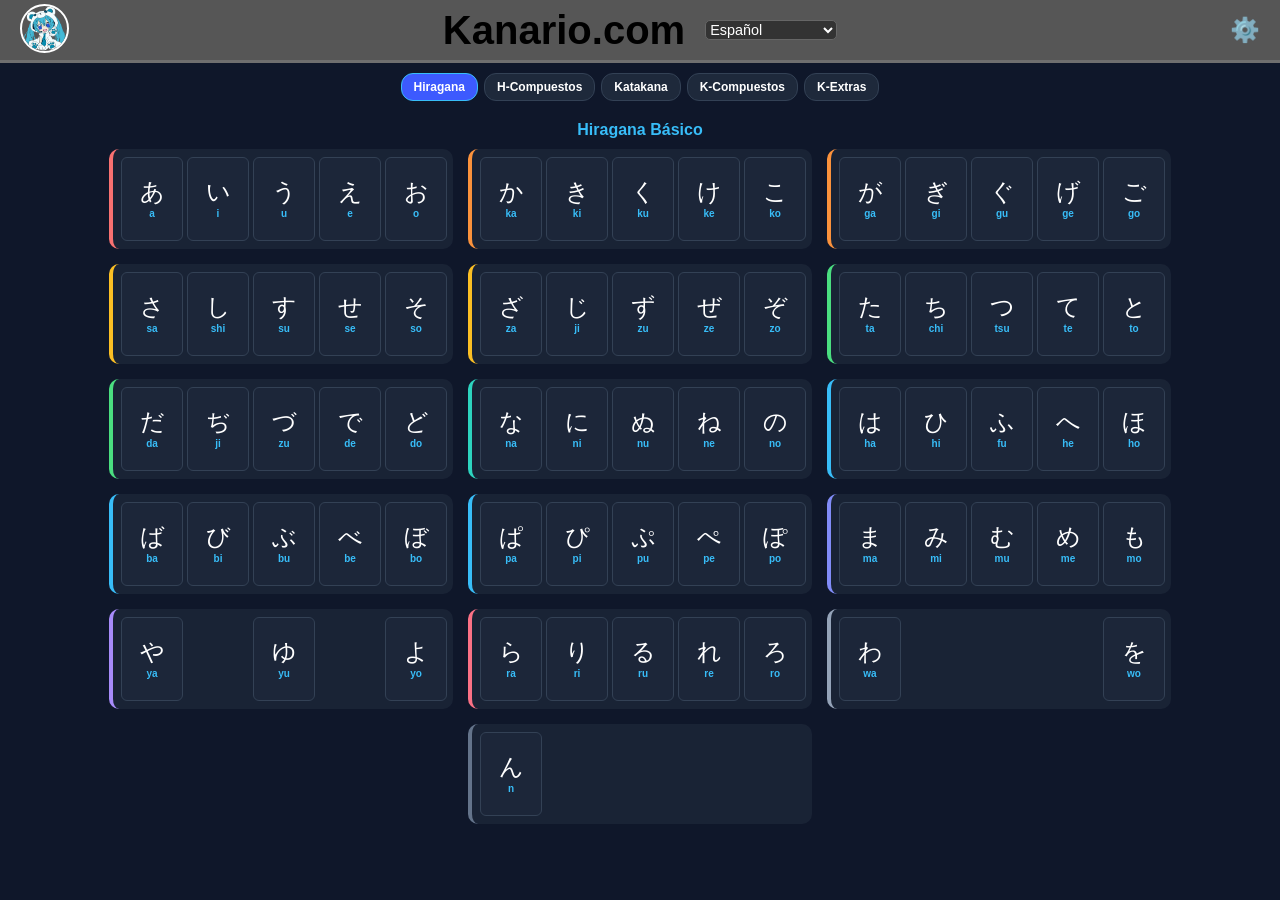
==== commit aeb450db: "MEGAUPDATE VISUAL DE CODIGO" ====
--- a/caracteres.html
+++ b/caracteres.html
@@ -1,286 +1,455 @@
 <!DOCTYPE html>
 <html lang="es">
 <head>
-<meta charset="UTF-8">
-<title>Kana Study - Compacto Multi-Columna</title>
-<meta name="viewport" content="width=device-width, initial-scale=1.0">
-
-<style>
-    :root {
-        --color-bg: #0f172a;
-        --color-card-bg: rgba(30, 41, 59, 0.7);
-        --color-char: #ffffff;
-        --color-romaji: #38bdf8;
-        --border-color: #334155;
-    }
-
-    body.thematic {
-        --color-bg: #222;
-        --color-card-bg: rgba(248, 246, 232, 0.95);
-        --color-char: #000;
-        --color-romaji: #555;
-        --border-color: #000;
-        background-image: url('src/backgroundVerCaracteres.jpg');
-        background-size: cover;
-        background-position: center;
-        background-attachment: fixed;
-    }
-
-    body {
-        font-family: 'Segoe UI', "Yu Gothic", sans-serif;
-        background-color: var(--color-bg);
-        margin: 0;
-        display: flex;
-        flex-direction: column;
-        align-items: center;
-        padding: 5px;
-    }
-
-    /* Navegación Fija */
-    .menu { 
-        display: flex; 
-        flex-wrap: wrap; 
-        gap: 6px; 
-        justify-content: center; 
-        padding: 10px 0;
-        position: sticky;
-        top: 0;
-        z-index: 100;
-        background: var(--color-bg);
-        width: 100%;
-    }
-
-    button {
-        padding: 6px 12px;
-        border: none;
-        background: #1e293b;
-        color: white;
-        cursor: pointer;
-        border-radius: 12px;
-        font-weight: bold;
-        font-size: 12px;
-        border: 1px solid #334155;
-    }
-
-    button.active { 
-        background: #3d5afe; 
-        border-color: #38bdf8;
-    }
-
-    h2 { 
-        color: var(--color-romaji); 
-        font-size: 1rem; 
-        margin: 10px 0; 
-        text-align: center;
-        width: 100%;
-    }
-
-    /* --- CONTENEDOR MULTI-COLUMNA --- */
-    .grid-wrapper {
-        display: flex;
-        flex-wrap: wrap; /* Esto permite que se pongan uno al lado del otro */
-        gap: 15px;
-        justify-content: center;
-        max-width: 1200px;
-        width: 100%;
-    }
-
-    .group-row {
-        display: grid;
-        grid-template-columns: repeat(5, 60px); 
-        gap: 6px;
-        background-color: var(--color-card-bg);
-        padding: 8px;
-        border-radius: 10px;
-        border-left: 4px solid #38bdf8;
-        height: fit-content;
-    }
-
-    .card {
-        background-color: var(--color-card-bg);
-        padding: 6px 0;
-        border-radius: 6px;
-        text-align: center;
-        border: 1px solid var(--border-color);
-        width: 60px;
-        height: 70px;
-        display: flex;
-        flex-direction: column;
-        justify-content: center;
-    }
-    .menu-btn {
-    position: fixed;
-    top: 20px;
-    left: 20px;
-    z-index: 1000;
-}
-
-.menu-btn img {
-    width: 65px;
-    height: 65px;
-    border-radius: 50%;
-    transition: 0.3s;
-    border: 3px solid #334155;
-}
-
-
-    .card.empty { visibility: hidden; }
-
-    .char { font-size: 24px; color: var(--color-char); line-height: 1; }
-    .romaji { font-size: 10px; color: var(--color-romaji); font-weight: bold; margin-top: 4px; }
-
-    .settings-btn { position: fixed; bottom: 20px; right: 20px; cursor: pointer; z-index: 1000; font-size: 24px; background: #1e293b; border-radius: 50%; padding: 5px; }
-    .hidden { display: none !important; }
-
-</style>
+    <meta charset="UTF-8">
+    <title>Kana Study</title>
+    <meta name="viewport" content="width=device-width, initial-scale=1.0">
+
+    <style>
+        /* =========================================
+            1. VARIABLES Y TEMAS GENERALES
+           ========================================= */
+        :root {
+            --color-bg: #0f172a;
+            --color-card-bg: rgba(30, 41, 59, 0.7);
+            --color-char: #ffffff;
+            --color-romaji: #38bdf8;
+            --border-color: #334155;
+        }
+
+        
+        body {
+            font-family: 'Segoe UI', "Yu Gothic", sans-serif;
+            background-color: var(--color-bg);
+            margin: 0;
+            display: flex;
+            flex-direction: column;
+            align-items: center;
+            padding: 0px;
+        }
+        body.light { --color-bg: #f8fafc; --color-card-bg: #ffffff; --color-char: #0f172a; --color-romaji: #2563eb; --border-color: #cbd5e1; background-color: var(--color-bg);}
+        body.thematic { --color-bg: #222; --color-card-bg: rgba(248, 246, 232, 0.95); --color-char: #000; --color-romaji: #555; --border-color: #000; background-image: url('src/backgroundVerCaracteres.jpg');background-size: cover;background-position: center;background-attachment: fixed;}
+        
+        /* =========================
+           HEADER Y NAVEGACIÓN
+          ========================== */
+        header {
+            width: 100%;
+            height: 60px;
+            display: flex;
+            justify-content: center;
+            align-items: center;
+            background-color: #565656;
+            border-bottom: 3px solid #6f6f6f;
+            position: sticky;
+            top: 0;
+            z-index: 1000;
+        }
+        header.light { background-color: #b9b9b9; border-bottom: 3px solid #000; color: #000; }
+        header.thematic { background: rgba(255, 255, 255, 0.3); color: #222; border-bottom: 3px solid #393939; }
+        
+        header h1 {
+            margin: 0;
+            font-size: 2.5rem;
+            white-space: nowrap;
+        }
+
+        #languageSelect {
+            min-width: 60px;
+            width: auto;
+            margin-left: 20px;
+            size: auto;
+            background: #333;
+            color: white;
+            border: 1px solid #666;
+            border-radius: 5px;
+            font-size: 0.9rem;
+            cursor: pointer;
+        }
+		body.thematic #languageSelect { background: rgba(255, 255, 255, 0.5); color: #000; }
+
+        .menu-btn { position: absolute; left: 20px; z-index: 1100; }
+
+        .menu-btn img { 
+            width: 45px; 
+            height: 45px; 
+            border-radius: 50%; 
+            border: 2px solid white; 
+            transition: 0.3s;
+        }
+
+        .settings-btn { 
+            position: absolute; 
+            right: 20px; 
+            cursor: pointer; 
+            font-size: 24px; 
+            z-index: 2100; 
+        }
+
+        /* Menú de Categorías (Botones) */
+        .menu { 
+            display: flex; 
+            flex-wrap: wrap; 
+            gap: 6px; 
+            justify-content: center; 
+            padding: 10px 0;
+            position: sticky;
+            top: 60px; /* Debajo del header */
+            z-index: 100;
+            background: transparent;
+            width: 100%;
+        }
+
+        button {
+            padding: 6px 12px;
+            border: none;
+            background: #1e293b;
+            color: white;
+            cursor: pointer;
+            border-radius: 12px;
+            font-weight: bold;
+            font-size: 12px;
+            border: 1px solid #334155;
+            transition: 0.2s;
+        }
+
+        button.active { 
+            background: #3d5afe; 
+            border-color: #38bdf8;
+        }
+
+        h2 { 
+            color: var(--color-romaji); 
+            font-size: 1rem; 
+            margin: 10px 0; 
+            text-align: center;
+            width: 100%;
+        }
+
+        /* =========================================
+           3. PANEL LATERAL (AJUSTES)
+           ========================================= */
+        .settings-panel {
+            position: fixed; 
+            right: -300px; 
+            top: 0; 
+            width: 250px; 
+            height: 100%;
+            background: #1e293b; 
+            padding: 20px; 
+            padding-top: 70px; /* Espacio para el botón */
+            transition: 0.4s; 
+            z-index: 2000;
+            border-left: 2px solid var(--border-color);
+            color: white;
+        }
+        .settings-panel.open { right: 0; }
+        body.thematic .settings-panel {background-image: url('src/thematicRightSidebar.png');background-size: cover;border-left: 5px solid #111;}
+
+        .settings-panel button {
+            width: 100%; 
+            padding: 10px; 
+            margin-top: 5px; 
+            background: #333; 
+        }
+        body.thematic .settings-panel button {background: rgba(255, 255, 255, 0.3); color: #222; border: 1px solid #393939;}
+
+        .settings-panel select {
+            width: 100%;
+            padding: 8px;
+            margin-top: 5px;
+            background: #333;
+            color: white;
+            border: 1px solid #555;
+        }
+
+        /* =========================================
+           4. CONTENEDOR MULTI-COLUMNA Y TARJETAS
+           ========================================= */
+        .grid-wrapper {
+            display: flex;
+            flex-wrap: wrap; 
+            gap: 15px;
+            justify-content: center;
+            max-width: 1200px;
+            width: 100%;
+        }
+
+        .group-row {
+            display: grid;
+            grid-template-columns: repeat(5, 60px); 
+            gap: 6px;
+            background-color: var(--color-card-bg);
+            padding: 8px;
+            border-radius: 10px;
+            border-left: 4px solid #38bdf8;
+            height: fit-content;
+        }
+
+        .card {
+            background-color: var(--color-card-bg);
+            padding: 6px 0;
+            border-radius: 6px;
+            text-align: center;
+            border: 1px solid var(--border-color);
+            width: 60px;
+            height: 70px;
+            display: flex;
+            flex-direction: column;
+            justify-content: center;
+        }
+
+        .card.empty { visibility: hidden; }
+        .char { font-size: 24px; color: var(--color-char); line-height: 1; }
+        .romaji { font-size: 10px; color: var(--color-romaji); font-weight: bold; margin-top: 4px; }
+        .hidden { display: none !important; }
+
+    </style>
+<!--========================================================================================-->
+<!--       ██████╗  ███████╗ ███████╗                                                       -->
+<!--      ██╔════╝  ██╔════╝ ██╔════╝                                                       -->
+<!--      ██║       ███████╗ ███████╗                                                       -->
+<!--      ██║       ╚════██║ ╚════██║                                                       -->
+<!--      ╚██████╗  ███████║ ███████║                                                       -->
+<!--       ╚═════╝  ╚══════╝ ╚══════╝                                                       -->
+<!--========================================================================================-->
+
 </head>
-<body>
-    <a href="kanastudy.html" class="menu-btn">
-    <img src="src/miku.png" alt="Inicio">
-    </a>
-
-    <div class="settings-btn" onclick="document.body.classList.toggle('thematic')">🌓</div>
-
-    <div class="menu">
-        <button id="btn-h-basic" class="active" onclick="showSection('h-basic')">Hiragana</button>
-        <button id="btn-h-combo" onclick="showSection('h-combo')">H-Compuestos</button>
-        <button id="btn-k-basic" onclick="showSection('k-basic')">Katakana</button>
-        <button id="btn-k-combo" onclick="showSection('k-combo')">K-Compuestos</button>
-        <button id="btn-k-extra" onclick="showSection('k-extra')">K-Extras</button>
-    </div>
-
-    <!-- SECCIONES -->
-    <div id="h-basic" class="section-container">
-        <h2>Hiragana Básico</h2>
-        <div id="grid-h-basic" class="grid-wrapper"></div>
-    </div>
-
-    <div id="h-combo" class="section-container hidden">
-        <h2>Hiragana Compuesto</h2>
-        <div id="grid-h-combo" class="grid-wrapper"></div>
-    </div>
-
-    <div id="k-basic" class="section-container hidden">
-        <h2>Katakana Básico</h2>
-        <div id="grid-k-basic" class="grid-wrapper"></div>
-    </div>
-
-    <div id="k-combo" class="section-container hidden">
-        <h2>Katakana Compuesto</h2>
-        <div id="grid-k-combo" class="grid-wrapper"></div>
-    </div>
-
-    <div id="k-extra" class="section-container hidden">
-        <h2>Katakana Extras</h2>
-        <div id="grid-k-extra" class="grid-wrapper"></div>
-    </div>
-
-<script>
-   const data = {
-    hBasic: [
-        {c:"#f87171", s:[["あ","a"],["い","i"],["う","u"],["え","e"],["お","o"]]}, // Vocales
-        {c:"#fb923c", s:[["か","ka"],["き","ki"],["く","ku"],["け","ke"],["こ","ko"]]}, // K
-        {c:"#fb923c", s:[["が","ga"],["ぎ","gi"],["ぐ","gu"],["げ","ge"],["ご","go"]]}, // G (Dakuten)
-        {c:"#fbbf24", s:[["さ","sa"],["し","shi"],["す","su"],["せ","se"],["そ","so"]]}, // S
-        {c:"#fbbf24", s:[["ざ","za"],["じ","ji"],["ず","zu"],["ぜ","ze"],["ぞ","zo"]]}, // Z/J
-        {c:"#4ade80", s:[["た","ta"],["ち","chi"],["つ","tsu"],["て","te"],["と","to"]]}, // T
-        {c:"#4ade80", s:[["だ","da"],["ぢ","ji"],["づ","zu"],["で","de"],["ど","do"]]}, // D
-        {c:"#2dd4bf", s:[["な","na"],["に","ni"],["ぬ","nu"],["ね","ne"],["の","no"]]}, // N
-        {c:"#38bdf8", s:[["は","ha"],["ひ","hi"],["ふ","fu"],["へ","he"],["ほ","ho"]]}, // H
-        {c:"#38bdf8", s:[["ば","ba"],["び","bi"],["ぶ","bu"],["べ","be"],["ぼ","bo"]]}, // B (Dakuten)
-        {c:"#38bdf8", s:[["ぱ","pa"],["ぴ","pi"],["ぷ","pu"],["ぺ","pe"],["ぽ","po"]]}, // P (Handakuten)
-        {c:"#818cf8", s:[["ま","ma"],["み","mi"],["む","mu"],["め","me"],["も","mo"]]}, // M
-        {c:"#a78bfa", s:[["や","ya"],[null,null],["ゆ","yu"],[null,null],["よ","yo"]]}, // Y
-        {c:"#fb7185", s:[["ら","ra"],["り","ri"],["る","ru"],["れ","re"],["ろ","ro"]]}, // R
-        {c:"#94a3b8", s:[["わ","wa"],[null,null],[null,null],[null,null],["を","wo"]]}, // W
-        {c:"#64748b", s:[["ん","n"],[null,null],[null,null],[null,null],[null,null]]}  // N final
-    ],
-    hCombo: [
-        {c:"#38bdf8", s:[["きゃ","kya"],["きゅ","kyu"],["きょ","kyo"],[null,null],[null,null]]},
-        {c:"#38bdf8", s:[["ぎゃ","gya"],["ぎゅ","gyu"],["ぎょ","gyo"],[null,null],[null,null]]},
-        {c:"#38bdf8", s:[["しゃ","sha"],["しゅ","shu"],["しょ","sho"],[null,null],[null,null]]},
-        {c:"#38bdf8", s:[["じゃ","ja"],["じゅ","ju"],["じょ","jo"],[null,null],[null,null]]},
-        {c:"#38bdf8", s:[["ちゃ","cha"],["ちゅ","chu"],["ちょ","cho"],[null,null],[null,null]]},
-        {c:"#38bdf8", s:[["にゃ","nya"],["にゅ","nyu"],["にょ","nyo"],[null,null],[null,null]]},
-        {c:"#38bdf8", s:[["ひゃ","hya"],["ひゅ","hyu"],["ひょ","hyo"],[null,null],[null,null]]},
-        {c:"#38bdf8", s:[["びゃ","bya"],["びゅ","byu"],["びょ","byo"],[null,null],[null,null]]},
-        {c:"#38bdf8", s:[["ぴゃ","pya"],["ぴゅ","pyu"],["ぴょ","pyo"],[null,null],[null,null]]},
-        {c:"#38bdf8", s:[["みゃ","mya"],["ミゅ","myu"],["みょ","myo"],[null,null],[null,null]]},
-        {c:"#38bdf8", s:[["りゃ","rya"],["りゅ","ryu"],["りょ","ryo"],[null,null],[null,null]]}
-    ],
-    kBasic: [
-        {c:"#f87171", s:[["ア","a"],["イ","i"],["ウ","u"],["エ","e"],["オ","o"]]},
-        {c:"#fb923c", s:[["カ","ka"],["キ","ki"],["ク","ku"],["ケ","ke"],["コ","ko"]]},
-        {c:"#fb923c", s:[["ガ","ga"],["ギ","gi"],["グ","gu"],["ゲ","ge"],["ゴ","go"]]},
-        {c:"#fbbf24", s:[["サ","sa"],["シ","shi"],["ス","su"],["セ","se"],["ソ","so"]]},
-        {c:"#fbbf24", s:[["ザ","za"],["ジ","ji"],["ズ","zu"],["ゼ","ze"],["ゾ","zo"]]},
-        {c:"#4ade80", s:[["タ","ta"],["チ","chi"],["ツ","tsu"],["テ","te"],["ト","to"]]},
-        {c:"#4ade80", s:[["ダ","da"],["ヂ","ji"],["ヅ","zu"],["デ","de"],["ド","do"]]},
-        {c:"#2dd4bf", s:[["ナ","na"],["ニ","ni"],["ヌ","nu"],["ネ","ne"],["ノ","no"]]},
-        {c:"#38bdf8", s:[["ハ","ha"],["ヒ","hi"],["フ","fu"],["ヘ","he"],["ホ","ho"]]},
-        {c:"#38bdf8", s:[["バ","ba"],["ビ","bi"],["ブ","bu"],["ベ","be"],["ボ","bo"]]},
-        {c:"#38bdf8", s:[["パ","pa"],["ピ","pi"],["プ","pu"],["ペ","pe"],["ポ","po"]]},
-        {c:"#818cf8", s:[["マ","ma"],["ミ","mi"],["ム","mu"],["メ","me"],["モ","mo"]]},
-        {c:"#a78bfa", s:[["ヤ","ya"],[null,null],["ユ","yu"],[null,null],["ヨ","yo"]]},
-        {c:"#fb7185", s:[["ラ","ra"],["リ","ri"],["ル","ru"],["レ","re"],["ロ","ro"]]},
-        {c:"#94a3b8", s:[["ワ","wa"],[null,null],[null,null],[null,null],["ヲ","wo"]]},
-        {c:"#64748b", s:[["ン","n"],[null,null],[null,null],[null,null],[null,null]]}
-    ],
-    kCombo: [
-        {c:"#fb7185", s:[["キャ","kya"],["キュ","kyu"],["キョ","kyo"],[null,null],[null,null]]},
-        {c:"#fb7185", s:[["ギャ","gya"],["ギュ","gyu"],["ギョ","gyo"],[null,null],[null,null]]},
-        {c:"#fb7185", s:[["シャ","sha"],["シュ","shu"],["ショ","sho"],[null,null],[null,null]]},
-        {c:"#fb7185", s:[["ジャ","ja"],["ジュ","ju"],["ジョ","jo"],[null,null],[null,null]]},
-        {c:"#fb7185", s:[["チャ","cha"],["チュ","chu"],["チョ","cho"],[null,null],[null,null]]},
-        {c:"#fb7185", s:[["ニャ","nya"],["ニュ","nyu"],["ニョ","nyo"],[null,null],[null,null]]},
-        {c:"#fb7185", s:[["ヒャ","hya"],["ヒュ","hyu"],["ヒョ","hyo"],[null,null],[null,null]]},
-        {c:"#fb7185", s:[["ビャ","bya"],["ビュ","byu"],["ビョ","byo"],[null,null],[null,null]]},
-        {c:"#fb7185", s:[["ピャ","pya"],["ピュ","pyu"],["ピョ","pyo"],[null,null],[null,null]]},
-        {c:"#fb7185", s:[["ミャ","mya"],["ミュ","myu"],["ミョ","myo"],[null,null],[null,null]]},
-        {c:"#fb7185", s:[["リゃ","rya"],["リュ","ryu"],["リョ","ryo"],[null,null],[null,null]]}
-    ],
-    kExtra: [
-        {c:"#f472b6", s:[["ファ","fa"],["フィ","fi"],["フェ","fe"],["フォ","fo"],[null,null]]},
-        {c:"#f472b6", s:[["ウィ","wi"],["ウェ","we"],["ウォ","wo"],[null,null],[null,null]]},
-        {c:"#f472b6", s:[["ヴァ","va"],["ヴィ","vi"],["ヴ","vu"],["ヴェ","ve"],["ヴォ","vo"]]},
-        {c:"#f472b6", s:[["シェ","she"],["ジェ","je"],["チェ","che"],[null,null],[null,null]]},
-        {c:"#f472b6", s:[["ティ","ti"],["トゥ","tu"],["テュ","tyu"],[null,null],[null,null]]},
-        {c:"#f472b6", s:[["ディ","di"],["ドゥ","du"],["デュ","dyu"],[null,null],[null,null]]},
-        {c:"#f472b6", s:[["ツァ","tsa"],["ツィ","tsi"],["ツェ","tse"],["ツォ","tso"],[null,null]]}
-    ]
-};
-
-    function render(id, list) {
-        const container = document.getElementById(id);
-        list.forEach(group => {
-            const row = document.createElement("div");
-            row.className = "group-row";
-            row.style.borderLeftColor = group.c;
-            group.s.forEach(item => {
-                const card = document.createElement("div");
-                if (!item[0]) card.className = "card empty";
-                else {
-                    card.className = "card";
-                    card.innerHTML = `<span class="char">${item[0]}</span><span class="romaji">${item[1]}</span>`;
+
+<!--========================================================================================-->
+        <header class="header">
+
+    <!-----------------------------------LeftSide-------------------------------------------->
+
+        <a href="kanaStudy.html" class="menu-btn">
+            <img src="src/miku.png" alt="Inicio">
+        </a>
+
+    
+    <!-----------------------------------HeaderMain--------------------------------------------->
+
+        <h1><span class="title">Kanario.com</span></h1>
+
+            <select id="languageSelect" onchange="setLanguage(this.value)">
+                <option value="es">Español</option>
+                <option value="en">English</option>
+                <option value="ja">日本語 (Nihongo)</option>
+                <option value="fr">Français</option>
+                <option value="de">Deutsch</option>
+                <option value="it">Italiano</option>
+            </select>
+
+    <!--------------------------------------SettingsBar----------------------------------------->
+
+        <div class="settings-btn" onclick="toggleSettings()">⚙️</div>
+        <div class="settings-panel" id="settingsPanel">
+            
+        <h3>Themes</h3>
+
+            <button onclick="setTheme('light')">Light</button>
+            <button onclick="setTheme('dark')">Dark</button>
+            <button onclick="setTheme('thematic')">Thematic</button>
+
+
+        </div>
+    </header>
+    <!--========================================================================================-->
+
+
+    <main> <body>
+        <div class="menu">
+            <button id="btn-h-basic" class="active" onclick="showSection('h-basic')">Hiragana</button>
+            <button id="btn-h-combo" onclick="showSection('h-combo')">H-Compuestos</button>
+            <button id="btn-k-basic" onclick="showSection('k-basic')">Katakana</button>
+            <button id="btn-k-combo" onclick="showSection('k-combo')">K-Compuestos</button>
+            <button id="btn-k-extra" onclick="showSection('k-extra')">K-Extras</button>
+        </div>
+
+        <div id="h-basic" class="section-container"><h2>Hiragana Básico</h2><div id="grid-h-basic" class="grid-wrapper"></div></div>
+        <div id="h-combo" class="section-container hidden"><h2>Hiragana Compuesto</h2><div id="grid-h-combo" class="grid-wrapper"></div></div>
+        <div id="k-basic" class="section-container hidden"><h2>Katakana Básico</h2><div id="grid-k-basic" class="grid-wrapper"></div></div>
+        <div id="k-combo" class="section-container hidden"><h2>Katakana Compuesto</h2><div id="grid-k-combo" class="grid-wrapper"></div></div>
+        <div id="k-extra" class="section-container hidden"><h2>Katakana Extras</h2><div id="grid-k-extra" class="grid-wrapper"></div></div>
+    </main>
+<!--========================================================================================-->
+<!--      ██████╗  █████╗  ██╗   ██╗  █████╗                                                -->
+<!--      ╚═══██║ ██╔══██╗ ██║   ██║ ██╔══██╗                                               -->
+<!--          ██║ ███████║ ██║   ██║ ███████║                                               -->
+<!--      ██  ██║ ██╔══██║ ╚██╗ ██╔╝ ██╔══██║                                               -->
+<!--      █████╔╝ ██║  ██║  ╚████╔╝  ██║  ██║                                               -->
+<!--       ╚════╝  ╚═╝  ╚═╝   ╚═══╝   ╚═╝  ╚═╝                                              -->
+<!--========================================================================================-->
+
+    <script>
+        // === 1. BASE DE DATOS DE CARACTERES ===
+        const data = {
+            hBasic: [
+                {c:"#f87171", s:[["あ","a"],["い","i"],["う","u"],["え","e"],["お","o"]]}, 
+                {c:"#fb923c", s:[["か","ka"],["き","ki"],["く","ku"],["け","ke"],["こ","ko"]]},
+                {c:"#fb923c", s:[["が","ga"],["ぎ","gi"],["ぐ","gu"],["げ","ge"],["ご","go"]]},
+                {c:"#fbbf24", s:[["さ","sa"],["し","shi"],["す","su"],["せ","se"],["そ","so"]]},
+                {c:"#fbbf24", s:[["ざ","za"],["じ","ji"],["ず","zu"],["ぜ","ze"],["ぞ","zo"]]},
+                {c:"#4ade80", s:[["た","ta"],["ち","chi"],["つ","tsu"],["て","te"],["と","to"]]},
+                {c:"#4ade80", s:[["だ","da"],["ぢ","ji"],["づ","zu"],["で","de"],["ど","do"]]},
+                {c:"#2dd4bf", s:[["な","na"],["に","ni"],["ぬ","nu"],["ね","ne"],["の","no"]]},
+                {c:"#38bdf8", s:[["は","ha"],["ひ","hi"],["ふ","fu"],["へ","he"],["ほ","ho"]]},
+                {c:"#38bdf8", s:[["ば","ba"],["び","bi"],["ぶ","bu"],["べ","be"],["ぼ","bo"]]},
+                {c:"#38bdf8", s:[["ぱ","pa"],["ぴ","pi"],["ぷ","pu"],["ぺ","pe"],["ぽ","po"]]},
+                {c:"#818cf8", s:[["ま","ma"],["み","mi"],["む","mu"],["め","me"],["も","mo"]]},
+                {c:"#a78bfa", s:[["や","ya"],[null,null],["ゆ","yu"],[null,null],["よ","yo"]]},
+                {c:"#fb7185", s:[["ら","ra"],["り","ri"],["る","ru"],["れ","re"],["ろ","ro"]]},
+                {c:"#94a3b8", s:[["わ","wa"],[null,null],[null,null],[null,null],["を","wo"]]},
+                {c:"#64748b", s:[["ん","n"],[null,null],[null,null],[null,null],[null,null]]} 
+            ],
+            hCombo: [
+                {c:"#38bdf8", s:[["きゃ","kya"],["きゅ","kyu"],["きょ","kyo"],[null,null],[null,null]]},
+                {c:"#38bdf8", s:[["ぎゃ","gya"],["ぎゅ","gyu"],["ぎょ","gyo"],[null,null],[null,null]]},
+                {c:"#38bdf8", s:[["しゃ","sha"],["しゅ","shu"],["しょ","sho"],[null,null],[null,null]]},
+                {c:"#38bdf8", s:[["じゃ","ja"],["じゅ","ju"],["じょ","jo"],[null,null],[null,null]]},
+                {c:"#38bdf8", s:[["ちゃ","cha"],["ちゅ","chu"],["ちょ","cho"],[null,null],[null,null]]},
+                {c:"#38bdf8", s:[["にゃ","nya"],["にゅ","nyu"],["にょ","nyo"],[null,null],[null,null]]},
+                {c:"#38bdf8", s:[["ひゃ","hya"],["ひゅ","hyu"],["ひょ","hyo"],[null,null],[null,null]]},
+                {c:"#38bdf8", s:[["びゃ","bya"],["びゅ","byu"],["びょ","byo"],[null,null],[null,null]]},
+                {c:"#38bdf8", s:[["ぴゃ","pya"],["ぴゅ","pyu"],["ぴょ","pyo"],[null,null],[null,null]]},
+                {c:"#38bdf8", s:[["みゃ","mya"],["みゅ","myu"],["みょ","myo"],[null,null],[null,null]]},
+                {c:"#38bdf8", s:[["りゃ","rya"],["りゅ","ryu"],["りょ","ryo"],[null,null],[null,null]]}
+            ],
+            kBasic: [
+                {c:"#f87171", s:[["ア","a"],["イ","i"],["ウ","u"],["エ","e"],["オ","o"]]},
+                {c:"#fb923c", s:[["カ","ka"],["キ","ki"],["ク","ku"],["ケ","ke"],["コ","ko"]]},
+                {c:"#fb923c", s:[["ガ","ga"],["ギ","gi"],["グ","gu"],["ゲ","ge"],["ゴ","go"]]},
+                {c:"#fbbf24", s:[["サ","sa"],["シ","shi"],["ス","su"],["セ","se"],["ソ","so"]]},
+                {c:"#fbbf24", s:[["ザ","za"],["ジ","ji"],["ズ","zu"],["ゼ","ze"],["ゾ","zo"]]},
+                {c:"#4ade80", s:[["タ","ta"],["チ","chi"],["ツ","tsu"],["テ","te"],["ト","to"]]},
+                {c:"#4ade80", s:[["ダ","da"],["ヂ","ji"],["ヅ","zu"],["デ","de"],["ド","do"]]},
+                {c:"#2dd4bf", s:[["ナ","na"],["ニ","ni"],["ヌ","nu"],["ネ","ne"],["ノ","no"]]},
+                {c:"#38bdf8", s:[["ハ","ha"],["ヒ","hi"],["フ","fu"],["ヘ","he"],["ホ","ho"]]},
+                {c:"#38bdf8", s:[["バ","ba"],["ビ","bi"],["ブ","bu"],["ベ","be"],["ボ","bo"]]},
+                {c:"#38bdf8", s:[["パ","pa"],["ピ","pi"],["プ","pu"],["ペ","pe"],["ポ","po"]]},
+                {c:"#818cf8", s:[["マ","ma"],["ミ","mi"],["ム","mu"],["メ","me"],["モ","mo"]]},
+                {c:"#a78bfa", s:[["ヤ","ya"],[null,null],["ユ","yu"],[null,null],["ヨ","yo"]]},
+                {c:"#fb7185", s:[["ラ","ra"],["リ","ri"],["ル","ru"],["レ","re"],["ロ","ro"]]},
+                {c:"#94a3b8", s:[["ワ","wa"],[null,null],[null,null],[null,null],["ヲ","wo"]]},
+                {c:"#64748b", s:[["ン","n"],[null,null],[null,null],[null,null],[null,null]]}
+            ],
+            kCombo: [
+                {c:"#fb7185", s:[["キャ","kya"],["キュ","kyu"],["キョ","kyo"],[null,null],[null,null]]},
+                {c:"#fb7185", s:[["ギャ","gya"],["ギュ","gyu"],["ギョ","gyo"],[null,null],[null,null]]},
+                {c:"#fb7185", s:[["シャ","sha"],["シュ","shu"],["ショ","sho"],[null,null],[null,null]]},
+                {c:"#fb7185", s:[["ジャ","ja"],["ジュ","ju"],["ジョ","jo"],[null,null],[null,null]]},
+                {c:"#fb7185", s:[["チャ","cha"],["チュ","chu"],["チョ","cho"],[null,null],[null,null]]},
+                {c:"#fb7185", s:[["ニャ","nya"],["ニュ","nyu"],["ニョ","nyo"],[null,null],[null,null]]},
+                {c:"#fb7185", s:[["ヒャ","hya"],["ヒュ","hyu"],["ヒョ","hyo"],[null,null],[null,null]]},
+                {c:"#fb7185", s:[["ビャ","bya"],["ビュ","byu"],["ビョ","byo"],[null,null],[null,null]]},
+                {c:"#fb7185", s:[["ピャ","pya"],["ピュ","pyu"],["ピョ","pyo"],[null,null],[null,null]]},
+                {c:"#fb7185", s:[["ミャ","mya"],["ミュ","myu"],["ミョ","myo"],[null,null],[null,null]]},
+                {c:"#fb7185", s:[["リャ","rya"],["リュ","ryu"],["リョ","ryo"],[null,null],[null,null]]}
+            ],
+            kExtra: [
+                {c:"#f472b6", s:[["ファ","fa"],["フィ","fi"],["フェ","fe"],["フォ","fo"],[null,null]]},
+                {c:"#f472b6", s:[["ウィ","wi"],["ウェ","we"],["ウォ","wo"],[null,null],[null,null]]},
+                {c:"#f472b6", s:[["ヴァ","va"],["ヴィ","vi"],["ヴ","vu"],["ヴェ","ve"],["ヴォ","vo"]]},
+                {c:"#f472b6", s:[["シェ","she"],["ジェ","je"],["チェ","che"],[null,null],[null,null]]},
+                {c:"#f472b6", s:[["ティ","ti"],["トゥ","tu"],["テュ","tyu"],[null,null],[null,null]]},
+                {c:"#f472b6", s:[["ディ","di"],["ドゥ","du"],["デュ","dyu"],[null,null],[null,null]]},
+                {c:"#f472b6", s:[["ツァ","tsa"],["ツィ","tsi"],["ツェ","tse"],["ツォ","tso"],[null,null]]}
+            ]
+        };
+
+        // === 2. FUNCIONES DE RENDERIZADO ===
+        function render(id, list) {
+            const container = document.getElementById(id);
+            list.forEach(group => {
+                const row = document.createElement("div");
+                row.className = "group-row";
+                row.style.borderLeftColor = group.c;
+                group.s.forEach(item => {
+                    const card = document.createElement("div");
+                    if (!item[0]) {
+                        card.className = "card empty";
+                    } else {
+                        card.className = "card";
+                        card.innerHTML = `<span class="char">${item[0]}</span><span class="romaji">${item[1]}</span>`;
+                    }
+                    row.appendChild(card);
+                });
+                container.appendChild(row);
+            });
+        }
+
+        function showSection(id) {
+            document.querySelectorAll('.section-container').forEach(s => s.classList.add('hidden'));
+            document.querySelectorAll('.menu button').forEach(b => b.classList.remove('active'));
+            
+            document.getElementById(id).classList.remove('hidden');
+            document.getElementById('btn-' + id).classList.add('active');
+        }
+
+        // Renderizado inicial
+        render("grid-h-basic", data.hBasic);
+        render("grid-h-combo", data.hCombo);
+        render("grid-k-basic", data.kBasic);
+        render("grid-k-combo", data.kCombo);
+        render("grid-k-extra", data.kExtra);
+
+
+        // ===============================\\
+                //SIDEBARS
+        // ===============================\\
+        function toggleSidebar() {
+            const sidebar = document.getElementById("sidebar");
+            sidebar.classList.toggle("open");
+        }
+
+        function toggleSettings() {
+            document.getElementById("settingsPanel").classList.toggle("open");
+        }
+
+
+        // ===============================\\
+                    //LOS TEMAS
+         // ===============================\\
+
+        function setTheme(theme) {
+            document.body.className = theme;
+            const header = document.querySelector("header");
+            if (header) {
+                header.className = `header ${theme}`;
+            }
+            
+
+            localStorage.setItem('selectedTheme', theme);
+        }
+
+        document.addEventListener("DOMContentLoaded", () => {
+            const savedTheme = localStorage.getItem('selectedTheme');
+
+
+            if (savedTheme) {
+                setTheme(savedTheme);
+            }
+        });
+
+        // ===============================\\
+                //NAVEGACION
+        // ===============================\\
+
+        const items = document.querySelectorAll('.menu-item');
+
+        items.forEach(item => {
+            item.addEventListener('click', () => {
+                const texto = item.innerText.toLowerCase();
+
+                if (texto.includes('kana')) {
+                    window.location.href = 'kanastudy.html';
+                } else if (texto.includes('qui')) {
+                    window.location.href = 'WhoIam.html';
+                }   else if (texto.includes('kanji')) {
+                    window.location.href = 'kanjiStudy.html';
                 }
-                row.appendChild(card);
             });
-            container.appendChild(row);
         });
-    }
-
-    function showSection(id) {
-        document.querySelectorAll('.section-container').forEach(s => s.classList.add('hidden'));
-        document.querySelectorAll('.menu button').forEach(b => b.classList.remove('active'));
-        document.getElementById(id).classList.remove('hidden');
-        document.getElementById('btn-' + id).classList.add('active');
-    }
-
-    render("grid-h-basic", data.hBasic);
-    render("grid-h-combo", data.hCombo);
-    render("grid-k-basic", data.kBasic);
-    render("grid-k-combo", data.kCombo);
-    render("grid-k-extra", data.kExtra);
-</script>
+
+    </script>
 </body>
 </html>
